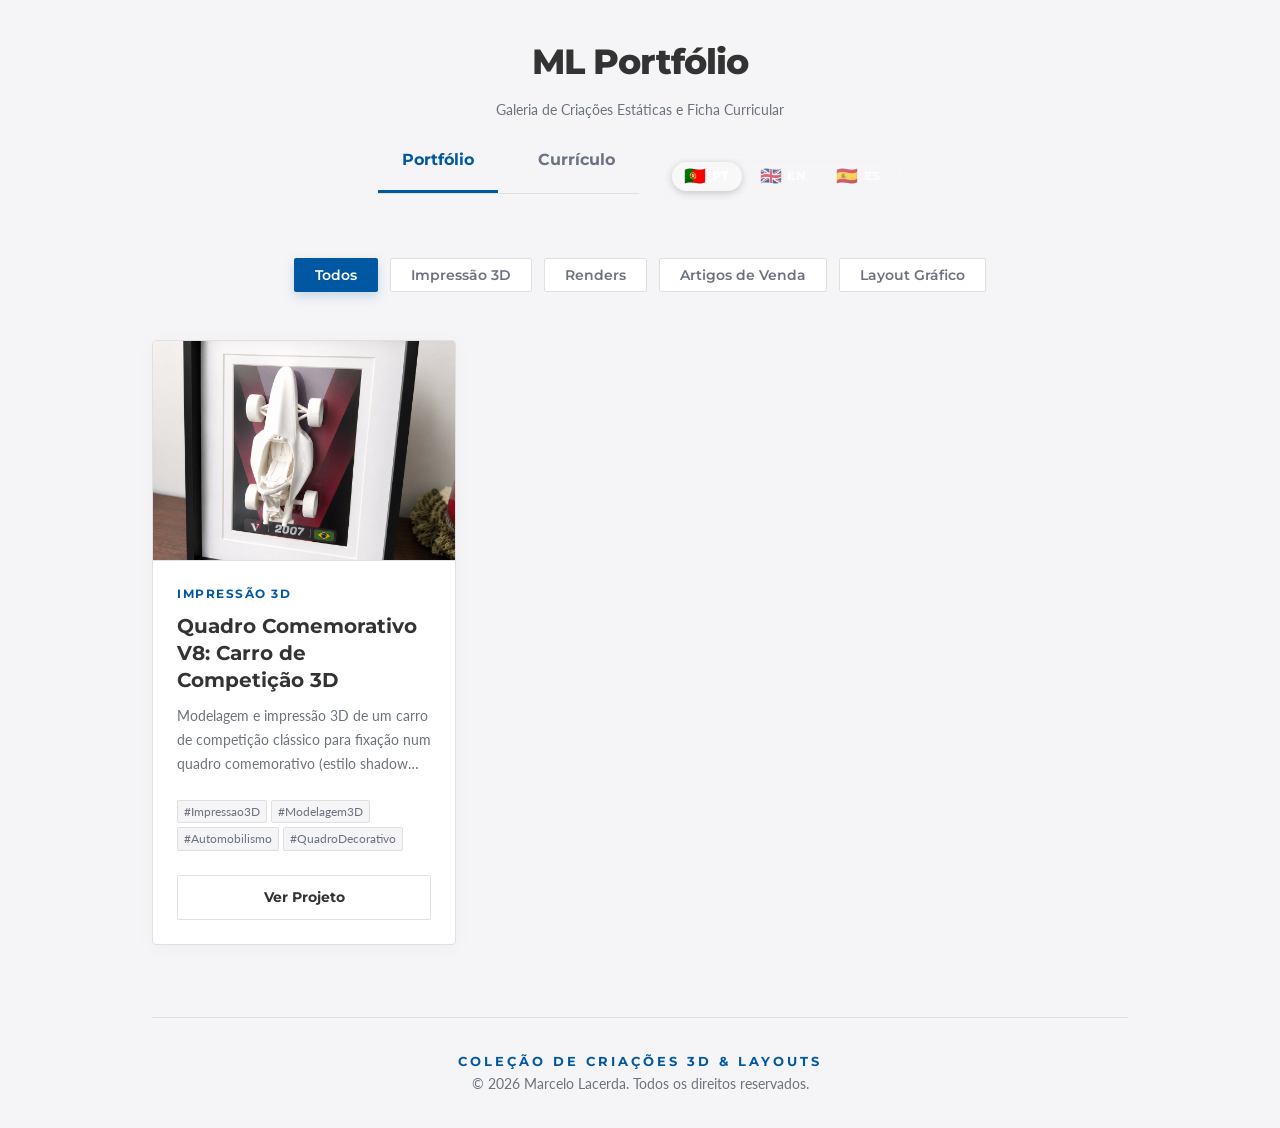
==== index.html @ 356e8ab2 "fix: hub card usa path_capa do projeto após rename automático (era busca por 'capa.*')" ====
<!DOCTYPE html>
<html lang="pt-BR">
<head>
    <meta charset="UTF-8">
    <meta name="viewport" content="width=device-width, initial-scale=1.0">
    <title>Marcelo Lacerda | Portfólio & Currículo</title>
    
    <!-- Meta tags SEO -->
    <meta name="description" content="Portfólio profissional e currículo de Marcelo Lacerda. Projetos de Impressão 3D, Renders, Vendas e Layouts Gráficos.">
    <meta name="keywords" content="Impressão 3D, Renders, Layout Gráfico, CMS Headless, Python, Marcelo Lacerda">
    <meta name="author" content="Marcelo Lacerda">
    
    <!-- Tailwind CSS via CDN -->
    <script src="https://cdn.tailwindcss.com"></script>
    <script>
        tailwind.config = {
            theme: {
                extend: {
                    colors: {
                        brandBlue: '#0058A3',
                        brandMustard: '#F7C846',
                        brandWhite: '#F5F5F7',
                        cardBg: '#ffffff',
                        charcoal: '#333333',
                        textMuted: '#6B7280',
                        borderColor: '#E0E0E0',
                    },
                    fontFamily: {
                        title: ['Montserrat', 'sans-serif'],
                        sans: ['Lato', 'sans-serif'],
                    }
                }
            }
        }
    </script>
    
    <!-- Design System central -->
    <link rel="stylesheet" href="portfolio_style.css">
</head>
<body>
    <div class="portfolio-wrapper">
        <!-- Header -->
        <header class="portfolio-header">
            <h1 class="portfolio-logo">ML Portfólio</h1>
            <p class="portfolio-subtitle">Galeria de Criações Estáticas e Ficha Curricular</p>
            
            <!-- Tab Switcher + Language Bar -->
            <div class="header-controls">
                <nav class="tabs-navigation">
                    <button class="tab-trigger active" onclick="switchMainTab('tab-portfolio', this)">Portfólio</button>
                    <button class="tab-trigger" onclick="switchMainTab('tab-curriculo', this)">Currículo</button>
                </nav>
                <!-- Language Switcher -->
                <div class="lang-bar no-print" id="lang-bar" role="toolbar" aria-label="Language selector">
                    <button class="lang-btn active" data-lang="pt" onclick="switchLang('pt')" title="Português">
                        <span class="lang-flag">🇵🇹</span><span class="lang-code">PT</span>
                    </button>
                    <button class="lang-btn" data-lang="en" onclick="switchLang('en')" title="English">
                        <span class="lang-flag">🇬🇧</span><span class="lang-code">EN</span>
                    </button>
                    <button class="lang-btn" data-lang="es" onclick="switchLang('es')" title="Español">
                        <span class="lang-flag">🇪🇸</span><span class="lang-code">ES</span>
                    </button>
                </div>
            </div>
        </header>
        
        <!-- PANE 1: Portfólio -->
        <div id="tab-portfolio" class="tab-pane active">
            <!-- Category Filters UI -->
            <div class="filters-container">
                <button class="filter-btn active" data-filter="all">Todos</button>
                <button class="filter-btn" data-filter="Impressão 3D">Impressão 3D</button>
                <button class="filter-btn" data-filter="Render">Renders</button>
                <button class="filter-btn" data-filter="Venda">Artigos de Venda</button>
                <button class="filter-btn" data-filter="Layout">Layout Gráfico</button>
            </div>
            
            <main class="portfolio-container">
                <div class="portfolio-grid">
                    <!-- PORTFOLIO_GRID_START -->

        <div class="portfolio-card" data-category="Impressão 3D">
            <div class="card-image-container">
                
                <img src="projetos/ML-3DP-26001/img/ML-3DP-26001_040.png" alt="Quadro Comemorativo V8: Carro de Competição 3D" loading="lazy">
            </div>
            <div class="card-content">
                <span class="card-category">Impressão 3D</span>
                <h3 class="card-title">Quadro Comemorativo V8: Carro de Competição 3D</h3>
                <p class="card-description">Modelagem e impressão 3D de um carro de competição clássico para fixação num quadro comemorativo (estilo shadow box). O ...</p>
                <div class="card-tags"><span class="tag">#Impressao3D</span><span class="tag">#Modelagem3D</span><span class="tag">#Automobilismo</span><span class="tag">#QuadroDecorativo</span></div>
                <a href="projetos/ML-3DP-26001/index.html" class="card-button">Ver Projeto</a>
            </div>
        </div>
        
<!-- PORTFOLIO_GRID_END -->
                </div>
            </main>
        </div>
        
        <!-- PANE 2: Currículo -->
        <div id="tab-curriculo" class="tab-pane">
            <!-- CURRICULO_START -->
<div class="cv-print-bar no-print">
                <button class="cv-print-btn" onclick="printCV()">🖨️ Imprimir / Exportar PDF</button>
                <span class="cv-print-hint">💡 Nota: Na janela de impressão, marque a opção "Gráficos de fundo" e "Cabeçalhos e rodapés" para ver cores e números de página.</span>
            </div>
            <div class="cv-modern-split">
                <!-- Left Sidebar Column (Dark/Charcoal Background below photo) -->
                <aside class="cv-split-sidebar">
                    <div class="cv-sidebar-header">
                        <h2 class="cv-name-display">Marcelo de Melo Lacerda </h2>
                        <div class="cv-title-display">Técnico de Planeamento e Processos</div>
                    </div>
                    
                    <!-- Profile Picture container with diagonal clip-path -->
                    <div class="cv-photo-container">
                        <img class="cv-photo-img" src="uploads/profile_avatar.png" alt="Marcelo de Melo Lacerda ">
                    </div>
                    
                    <!-- Dark Area below the photo -->
                    <div class="cv-sidebar-dark-content">
                        <div class="cv-sidebar-section">
                            <h3 class="cv-sidebar-section-title">Sobre Mim</h3>
                            <p class="cv-about-text">Profissional multidisciplinar com sólida trajetória em planeamento, qualidade e automação no setor industrial (Enercon) e de construção civil, acumulando ampla experiência na criação de soluções tecnológicas. Especialista no desenvolvimento de sistemas web (Python/Flask), soluções RPA integradas ao SAP, consultoria e formação em sistemas de gestão (ERP Sage e SAP), além de inteligência de negócios (Power BI). Com um forte perfil empreendedor, atua de forma autónoma em desenvolvimento de software sob medida, e-learning, gestão de eventos e design 3D (SketchUp, Blender, Impressão 3D). Destaca-se pela robusta bagagem em garantia da qualidade (ISO 9001 e PBQP-H) e pela capacidade analítica para desenhar, padronizar e otimizar processos de ponta a ponta.</p>
                        </div>
                        
                        <div class="cv-sidebar-section">
                            <h3 class="cv-sidebar-section-title">Contacto</h3>
                            <ul class="cv-contact-items-list">                                <li class="contact-li">📧 <a class="contact-txt contact-link" href="mailto:marcelo.melo.lacerda@gmail.com">marcelo.melo.lacerda@gmail.com</a></li>
<li class="contact-li">🔗 <a class="contact-txt contact-link" href="https://github.com/mlacerdapt" target="_blank" rel="noopener">github.com/mlacerdapt</a></li>
<li class="contact-li">📱 <a class="contact-txt contact-link" href="https://wa.me/351924089174" target="_blank" rel="noopener">+351924089174</a></li>
<li class="contact-li">📍 <a class="contact-txt contact-link" href="https://www.google.com/maps/place//@41.7051228,-8.8176067,17z?entry=ttu&g_ep=EgoyMDI2MDYwMS4wIKXMDSoASAFQAw%3D%3D" target="_blank" rel="noopener">Viana do Castelo, Portugal</a></li>
<li class="contact-li">💼 <a class="contact-txt contact-link" href="https://www.linkedin.com/in/marcelomlacerda" target="_blank" rel="noopener">LinkedIn: linkedin.com/in/marcelomlac...</a></li>
<li class="contact-li">📸 <a class="contact-txt contact-link" href="https://www.instagram.com/marcelomlacerda" target="_blank" rel="noopener">Instagram: instagram.com/marcelomlacerda</a></li>

                            </ul>
                        </div>
                    </div>
                </aside>
                
                <!-- Right Main Column (Light background) -->
                <main class="cv-split-main">
                    <!-- Skills Section -->
                    <section class="cv-main-section">
                        <div class="cv-section-header-styled">
                            <h3 class="cv-section-title-text">Competências</h3>
                            <div class="cv-section-header-line"></div>
                        </div>
                        <div class="cv-skills-radial-wrapper">
                            <div class="cv-skills-category-group">
  <h4 class="cv-skills-category-header">Automação, Web Dev & Ciência de Dados</h4>
  <div class="cv-skills-category-grid">

                <div class="skill-radial-item">
                    <div class="skill-radial-details">
                        <div class="skill-bar-header">
                            <span class="skill-radial-name">Python & Flask</span>
                            <span class="skill-radial-level">4/5</span>
                        </div>
                        <div class="skill-progress-wrapper">
                            <div class="skill-progress-fill" style="width: 80%;"></div>
                        </div>
                        <div class="skill-radial-desc">Desenvolvimento de Web Apps, APIs e Sistemas de Gestão</div>
                    </div>
                </div>
                <div class="skill-radial-item">
                    <div class="skill-radial-details">
                        <div class="skill-bar-header">
                            <span class="skill-radial-name">Pandas & NumPy</span>
                            <span class="skill-radial-level">5/5</span>
                        </div>
                        <div class="skill-progress-wrapper">
                            <div class="skill-progress-fill" style="width: 100%;"></div>
                        </div>
                        <div class="skill-radial-desc">Análise, tratamento de dados complexos e ETL</div>
                    </div>
                </div>
                <div class="skill-radial-item">
                    <div class="skill-radial-details">
                        <div class="skill-bar-header">
                            <span class="skill-radial-name">RPA / Automatismos</span>
                            <span class="skill-radial-level">5/5</span>
                        </div>
                        <div class="skill-progress-wrapper">
                            <div class="skill-progress-fill" style="width: 100%;"></div>
                        </div>
                        <div class="skill-radial-desc">PyAutoGUI, Win32, extração SAP automatizada</div>
                    </div>
                </div>
                <div class="skill-radial-item">
                    <div class="skill-radial-details">
                        <div class="skill-bar-header">
                            <span class="skill-radial-name">Desenvolvimento Full-Stack</span>
                            <span class="skill-radial-level">5/5</span>
                        </div>
                        <div class="skill-progress-wrapper">
                            <div class="skill-progress-fill" style="width: 100%;"></div>
                        </div>
                        <div class="skill-radial-desc">Integração de Front-end, Back-end e Base de Dados</div>
                    </div>
                </div>
                <div class="skill-radial-item">
                    <div class="skill-radial-details">
                        <div class="skill-bar-header">
                            <span class="skill-radial-name">Microsoft Excel Avançado</span>
                            <span class="skill-radial-level">5/5</span>
                        </div>
                        <div class="skill-progress-wrapper">
                            <div class="skill-progress-fill" style="width: 100%;"></div>
                        </div>
                        <div class="skill-radial-desc">Macros, Power Query, Automações & VBA</div>
                    </div>
                </div>
                <div class="skill-radial-item">
                    <div class="skill-radial-details">
                        <div class="skill-bar-header">
                            <span class="skill-radial-name">Power BI</span>
                            <span class="skill-radial-level">3/5</span>
                        </div>
                        <div class="skill-progress-wrapper">
                            <div class="skill-progress-fill" style="width: 60%;"></div>
                        </div>
                        <div class="skill-radial-desc">Criação de faróis operacionais, Dashboards & KPIs</div>
                    </div>
                </div>
                <div class="skill-radial-item">
                    <div class="skill-radial-details">
                        <div class="skill-bar-header">
                            <span class="skill-radial-name">Sistemas ERP (SAP & SAGE)</span>
                            <span class="skill-radial-level">3.5/5</span>
                        </div>
                        <div class="skill-progress-wrapper">
                            <div class="skill-progress-fill" style="width: 70%;"></div>
                        </div>
                        <div class="skill-radial-desc">Consultoria, parametrização e formação de utilizadores</div>
                    </div>
                </div>  </div>
</div>
<div class="cv-skills-category-group">
  <h4 class="cv-skills-category-header">Criação de faróis operacionais, Dashboards & KPIs</h4>
  <div class="cv-skills-category-grid">

                <div class="skill-radial-item">
                    <div class="skill-radial-details">
                        <div class="skill-bar-header">
                            <span class="skill-radial-name">Planeamento de Produção</span>
                            <span class="skill-radial-level">3.5/5</span>
                        </div>
                        <div class="skill-progress-wrapper">
                            <div class="skill-progress-fill" style="width: 70%;"></div>
                        </div>
                        <div class="skill-radial-desc">Controle e otimização de fluxo fabril</div>
                    </div>
                </div>
                <div class="skill-radial-item">
                    <div class="skill-radial-details">
                        <div class="skill-bar-header">
                            <span class="skill-radial-name">Gestão de Stock & Working Capital</span>
                            <span class="skill-radial-level">4/5</span>
                        </div>
                        <div class="skill-progress-wrapper">
                            <div class="skill-progress-fill" style="width: 80%;"></div>
                        </div>
                        <div class="skill-radial-desc">Minimização de capital imobilizado</div>
                    </div>
                </div>
                <div class="skill-radial-item">
                    <div class="skill-radial-details">
                        <div class="skill-bar-header">
                            <span class="skill-radial-name">Garantia da Qualidade(ISO 9001 & PBQP-H)</span>
                            <span class="skill-radial-level">5/5</span>
                        </div>
                        <div class="skill-progress-wrapper">
                            <div class="skill-progress-fill" style="width: 100%;"></div>
                        </div>
                        <div class="skill-radial-desc">Auditorias, inspeções e tratamento de desvios</div>
                    </div>
                </div>
                <div class="skill-radial-item">
                    <div class="skill-radial-details">
                        <div class="skill-bar-header">
                            <span class="skill-radial-name">Metrologia Industrial</span>
                            <span class="skill-radial-level">5/5</span>
                        </div>
                        <div class="skill-progress-wrapper">
                            <div class="skill-progress-fill" style="width: 100%;"></div>
                        </div>
                        <div class="skill-radial-desc">Uso de paquímetro, nível a laser, trena digital</div>
                    </div>
                </div>
                <div class="skill-radial-item">
                    <div class="skill-radial-details">
                        <div class="skill-bar-header">
                            <span class="skill-radial-name">Ensaios Térmicos DSC</span>
                            <span class="skill-radial-level">3/5</span>
                        </div>
                        <div class="skill-progress-wrapper">
                            <div class="skill-progress-fill" style="width: 60%;"></div>
                        </div>
                        <div class="skill-radial-desc">Verificação de cura de materiais compostos</div>
                    </div>
                </div>
                <div class="skill-radial-item">
                    <div class="skill-radial-details">
                        <div class="skill-bar-header">
                            <span class="skill-radial-name">MES & Protocolo Digital</span>
                            <span class="skill-radial-level">4.5/5</span>
                        </div>
                        <div class="skill-progress-wrapper">
                            <div class="skill-progress-fill" style="width: 90%;"></div>
                        </div>
                        <div class="skill-radial-desc">Liderança e capacitação na transição tecnológica</div>
                    </div>
                </div>
                <div class="skill-radial-item">
                    <div class="skill-radial-details">
                        <div class="skill-bar-header">
                            <span class="skill-radial-name">Ensaios de Segurança (ANAC)</span>
                            <span class="skill-radial-level">3/5</span>
                        </div>
                        <div class="skill-progress-wrapper">
                            <div class="skill-progress-fill" style="width: 60%;"></div>
                        </div>
                        <div class="skill-radial-desc">Participação em testes de comissionamento de infraestruturas/ORAT</div>
                    </div>
                </div>
                <div class="skill-radial-item">
                    <div class="skill-radial-details">
                        <div class="skill-bar-header">
                            <span class="skill-radial-name">Padronização de Processos</span>
                            <span class="skill-radial-level">4/5</span>
                        </div>
                        <div class="skill-progress-wrapper">
                            <div class="skill-progress-fill" style="width: 80%;"></div>
                        </div>
                        <div class="skill-radial-desc">Unificação de documentos pós-fusão e procedimentos operacionais</div>
                    </div>
                </div>
                <div class="skill-radial-item">
                    <div class="skill-radial-details">
                        <div class="skill-bar-header">
                            <span class="skill-radial-name">Gestão de Pós-Venda & Assistência Técnica</span>
                            <span class="skill-radial-level">5/5</span>
                        </div>
                        <div class="skill-progress-wrapper">
                            <div class="skill-progress-fill" style="width: 100%;"></div>
                        </div>
                        <div class="skill-radial-desc">Vistoria de patologias, definição de garantias e execução de reparos</div>
                    </div>
                </div>  </div>
</div>
<div class="cv-skills-category-group">
  <h4 class="cv-skills-category-header">Desenho Tridimensional & Manufatura Aditiva</h4>
  <div class="cv-skills-category-grid">

                <div class="skill-radial-item">
                    <div class="skill-radial-details">
                        <div class="skill-bar-header">
                            <span class="skill-radial-name">SketchUp Pro</span>
                            <span class="skill-radial-level">5/5</span>
                        </div>
                        <div class="skill-progress-wrapper">
                            <div class="skill-progress-fill" style="width: 100%;"></div>
                        </div>
                        <div class="skill-radial-desc">Modelagem de maquetes eletrónicas e projetos 3D</div>
                    </div>
                </div>
                <div class="skill-radial-item">
                    <div class="skill-radial-details">
                        <div class="skill-bar-header">
                            <span class="skill-radial-name">LayOut</span>
                            <span class="skill-radial-level">5/5</span>
                        </div>
                        <div class="skill-progress-wrapper">
                            <div class="skill-progress-fill" style="width: 100%;"></div>
                        </div>
                        <div class="skill-radial-desc">Documentação técnica, escalas e grelhas rigorosas</div>
                    </div>
                </div>
                <div class="skill-radial-item">
                    <div class="skill-radial-details">
                        <div class="skill-bar-header">
                            <span class="skill-radial-name">Renderização V-Ray</span>
                            <span class="skill-radial-level">3.5/5</span>
                        </div>
                        <div class="skill-progress-wrapper">
                            <div class="skill-progress-fill" style="width: 70%;"></div>
                        </div>
                        <div class="skill-radial-desc">Visualização fotorrealista de alta qualidade</div>
                    </div>
                </div>
                <div class="skill-radial-item">
                    <div class="skill-radial-details">
                        <div class="skill-bar-header">
                            <span class="skill-radial-name">Blender</span>
                            <span class="skill-radial-level">3/5</span>
                        </div>
                        <div class="skill-progress-wrapper">
                            <div class="skill-progress-fill" style="width: 60%;"></div>
                        </div>
                        <div class="skill-radial-desc">Modelação orgânica, renderização Cycles e animações</div>
                    </div>
                </div>
                <div class="skill-radial-item">
                    <div class="skill-radial-details">
                        <div class="skill-bar-header">
                            <span class="skill-radial-name">Impressão 3D</span>
                            <span class="skill-radial-level">4/5</span>
                        </div>
                        <div class="skill-progress-wrapper">
                            <div class="skill-progress-fill" style="width: 80%;"></div>
                        </div>
                        <div class="skill-radial-desc">Manufatura aditiva de peças e modelos personalizados</div>
                    </div>
                </div>
                <div class="skill-radial-item">
                    <div class="skill-radial-details">
                        <div class="skill-bar-header">
                            <span class="skill-radial-name">Slicing / Fatiamento</span>
                            <span class="skill-radial-level">4/5</span>
                        </div>
                        <div class="skill-progress-wrapper">
                            <div class="skill-progress-fill" style="width: 80%;"></div>
                        </div>
                        <div class="skill-radial-desc">Domínio avançado de Cura e PrusaSlicer</div>
                    </div>
                </div>  </div>
</div>
<div class="cv-skills-category-group">
  <h4 class="cv-skills-category-header">Formação, Projetos Digitais & Logística</h4>
  <div class="cv-skills-category-grid">

                <div class="skill-radial-item">
                    <div class="skill-radial-details">
                        <div class="skill-bar-header">
                            <span class="skill-radial-name">Formação & Capacitação</span>
                            <span class="skill-radial-level">5/5</span>
                        </div>
                        <div class="skill-progress-wrapper">
                            <div class="skill-progress-fill" style="width: 100%;"></div>
                        </div>
                        <div class="skill-radial-desc">Treino de equipas operacionais e de atendimento, liderança de dinâmicas</div>
                    </div>
                </div>
                <div class="skill-radial-item">
                    <div class="skill-radial-details">
                        <div class="skill-bar-header">
                            <span class="skill-radial-name">E-learning / Plataforma Moodle</span>
                            <span class="skill-radial-level">5/5</span>
                        </div>
                        <div class="skill-progress-wrapper">
                            <div class="skill-progress-fill" style="width: 100%;"></div>
                        </div>
                        <div class="skill-radial-desc">Transposição de conteúdos presenciais para o digital e produção audiovisual</div>
                    </div>
                </div>
                <div class="skill-radial-item">
                    <div class="skill-radial-details">
                        <div class="skill-bar-header">
                            <span class="skill-radial-name">Gestão Operacional de Eventos</span>
                            <span class="skill-radial-level">5/5</span>
                        </div>
                        <div class="skill-progress-wrapper">
                            <div class="skill-progress-fill" style="width: 100%;"></div>
                        </div>
                        <div class="skill-radial-desc">Logística, fabrico de mobiliário e design cenográfico</div>
                    </div>
                </div>
                <div class="skill-radial-item">
                    <div class="skill-radial-details">
                        <div class="skill-bar-header">
                            <span class="skill-radial-name">Gestão de Fornecedores & Custos</span>
                            <span class="skill-radial-level">4/5</span>
                        </div>
                        <div class="skill-progress-wrapper">
                            <div class="skill-progress-fill" style="width: 80%;"></div>
                        </div>
                        <div class="skill-radial-desc">Controlo de materiais, empreiteiros e orçamentos de reparação</div>
                    </div>
                </div>  </div>
</div>

                        </div>
                    </section>
                    
                    <!-- Experience Section -->
                    <section class="cv-main-section">
                        <div class="cv-section-header-styled">
                            <h3 class="cv-section-title-text">Experiência</h3>
                            <div class="cv-section-header-line"></div>
                        </div>
                        <div class="cv-timeline-vertical-styled">
                            
                            <div class="timeline-row-item">
                                <div class="timeline-left-date">2020 - Presente</div>
                                <div class="timeline-center-line">
                                    <div class="timeline-node-dot"></div>
                                </div>
                                <div class="timeline-right-content">
                                    <div class="timeline-title-company">
                                        <span class="timeline-role-name">Técnico de Planeamento e Processos</span>
                                        <span class="timeline-sep">|</span>
                                        <span class="timeline-company-name">Enercon</span>
                                    </div>
                                    <div class="timeline-description-text">Técnico  de Planeamento e Processos<br>(Abril de 2022 – Presente)<br><br>Otimização de Stocks (2025-2026): Liderança na criação de um farol de desvio de consumo de materiais e controle preventivo de stock (Working Capital), focado na sinalização proativa de materiais bloqueados ou obsoletos para mitigar capital imobilizado.<br>Power BI & Business Intelligence (2025): Implementação de relatórios dinâmicos de status produtivo utilizando extração SAP por robôs e visualização executiva em tempo real.<br>Liderança de Projeto MES (2022–2024): Planeamento, execução e capacitação técnica global para a transição digital completa da fábrica (MES e Protocolo Digital).<br>Automação Industrial (RPA): Desenvolvimento de scripts robustos em Python (Pandas, PyAutoGUI, Flask, Win32) integrados ao SAP e Macros Excel para consolidar dados operacionais complexos num único fluxo.<br><br>Técnico de Garantia da Qualidade<br>(Julho de 2020 – Abril de 2022)<br><br>Responsável técnico pela inspeção detalhada de pás e aplicação de métodos rigorosos para identificação e tratamento de defeitos estruturais.<br>Execução de ensaios laboratoriais e ensaios térmicos avançados (DSC) para monitorização do processo produtivo.<br>Utilização quotidiana de instrumentação de metrologia (paquímetros de precisão, trena digital, níveis a laser) e preenchimento de relatórios técnicos de não-conformidade.</div>
                                </div>
                            </div>
                            <div class="timeline-row-item">
                                <div class="timeline-left-date">2020 - Presente</div>
                                <div class="timeline-center-line">
                                    <div class="timeline-node-dot"></div>
                                </div>
                                <div class="timeline-right-content">
                                    <div class="timeline-title-company">
                                        <span class="timeline-role-name">Desenvolvedor de Software & Designer 3D Freelancer</span>
                                        <span class="timeline-sep">|</span>
                                        <span class="timeline-company-name">ML</span>
                                    </div>
                                    <div class="timeline-description-text">Projetos de Software e Sistemas Web (Python & Flask)<br><br>Sistema de Gestão de Fluxo de Caixa (Adega BomBar - São Paulo, Brasil): Desenvolvimento de uma aplicação web sob medida para controle financeiro, faturamento e fluxo de caixa de comércio de retalho. Projeto concebido e executado de forma 100% remota, utilizando metodologias de levantamento de requisitos, arquitetura de dados leve e foco em usabilidade e eficiência para o utilizador final.<br><br>Sistema Online de Gestão de Projetos Internos: Criação de uma plataforma web integrada de gestão, idealizada para o controle absoluto de fluxos de trabalho, gestão do progresso de tarefas e automação de agendamento e postagens de conteúdos de forma integrada.<br><br>Projetos de Design 3D & Maker<br><br>Desenvolvimento de maquetes eletrónicas, renders fotorrealistas e plantas técnicas dinâmicas utilizando SketchUp, LayOut e motor de render V-Ray para portfólio próprio e clientes finais.<br><br>Criação de animações dinâmicas de produtos e simulações tridimensionais no Blender (focado em técnicas avançadas de renderização Cycles).<br><br>Gestão de microempresa de manufatura aditiva (Impressão 3D), cobrindo modelagem 3D, parametrização avançada de fatiamento (Cura/PrusaSlicer), produção física de peças personalizadas de alta resistência e controle de qualidade para geração de rendimento extra.</div>
                                </div>
                            </div>
                            <div class="timeline-row-item">
                                <div class="timeline-left-date">2018 – 2019</div>
                                <div class="timeline-center-line">
                                    <div class="timeline-node-dot"></div>
                                </div>
                                <div class="timeline-right-content">
                                    <div class="timeline-title-company">
                                        <span class="timeline-role-name">Consultor de Clientes SAGE</span>
                                        <span class="timeline-sep">|</span>
                                        <span class="timeline-company-name">SAGE</span>
                                    </div>
                                    <div class="timeline-description-text">Prestação de consultoria especializada para empresas utilizadoras do ecossistema SAGE.<br><br>Responsável pelo diagnóstico de necessidades operacionais, parametrização do sistema e capacitação/treino dos colaboradores das empresas clientes para maximizar a eficiência do uso do ERP.</div>
                                </div>
                            </div>
                            <div class="timeline-row-item">
                                <div class="timeline-left-date">2018 – 2019</div>
                                <div class="timeline-center-line">
                                    <div class="timeline-node-dot"></div>
                                </div>
                                <div class="timeline-right-content">
                                    <div class="timeline-title-company">
                                        <span class="timeline-role-name">Co-fundador / Gestor Operacional e de Projetos</span>
                                        <span class="timeline-sep">|</span>
                                        <span class="timeline-company-name">Lacerda Eventos</span>
                                    </div>
                                    <div class="timeline-description-text">Co-fundador / Gestor Operacional e de Projetos<br><br>Empresa familiar focada na conceção, fabrico próprio de mobiliário exclusivo e artigos decorativos personalizados para grandes celebrações (casamentos, batizados, aniversários).<br><br>Coordenação logística completa de eventos, design floral e montagem/cenografia em tempo recorde com foco no cumprimento de padrões estéticos elevados.</div>
                                </div>
                            </div>
                            <div class="timeline-row-item">
                                <div class="timeline-left-date">2017 – 2018</div>
                                <div class="timeline-center-line">
                                    <div class="timeline-node-dot"></div>
                                </div>
                                <div class="timeline-right-content">
                                    <div class="timeline-title-company">
                                        <span class="timeline-role-name">Formador / Instrutor de Atendimento e Negociação</span>
                                        <span class="timeline-sep">|</span>
                                        <span class="timeline-company-name">Algar Tech (Bradesco Cartões)</span>
                                    </div>
                                    <div class="timeline-description-text">Liderança técnica na formação de novos assistentes de apoio ao cliente focados no serviço de cartões de crédito e reabilitação/recuperação de crédito.<br><br>Implementação de treinos práticos de usabilidade do sistema SAP e metodologias de negociação para garantir métricas operacionais desafiantes e de conformidade do banco.</div>
                                </div>
                            </div>
                            <div class="timeline-row-item">
                                <div class="timeline-left-date">2015 – 2017</div>
                                <div class="timeline-center-line">
                                    <div class="timeline-node-dot"></div>
                                </div>
                                <div class="timeline-right-content">
                                    <div class="timeline-title-company">
                                        <span class="timeline-role-name">Gestor de Projetos de E-learning & Formador Operacional</span>
                                        <span class="timeline-sep">|</span>
                                        <span class="timeline-company-name">Proflight Escola de Aviação</span>
                                    </div>
                                    <div class="timeline-description-text">Qualificações obtidas no período: Comissário de Bordo e Mecânico de Aeronaves (Estrutura e Motor).<br><br>Liderança na migração do modelo pedagógico presencial para o regime de Educação à Distância (EAD), estruturando a plataforma Moodle, editando recursos audiovisuais e criando manuais didáticos de suporte.<br><br>Reestruturação do calendário letivo institucional para sincronizar novos ingressos de estudantes e melhorar o fluxo de tesouraria de forma contínua.<br><br>Coordenador prático e avaliador em treinos obrigatórios de Sobrevivência na Selva e no Mar.<br><br>Representante da instituição nos testes reais de segurança e comissionamento de infraestruturas (Processos ORAT exigidos pela ANAC) no Aeroporto Internacional de Viracopos para validação de fluxos de novos terminais.</div>
                                </div>
                            </div>
                            <div class="timeline-row-item">
                                <div class="timeline-left-date">2014 – 2015</div>
                                <div class="timeline-center-line">
                                    <div class="timeline-node-dot"></div>
                                </div>
                                <div class="timeline-right-content">
                                    <div class="timeline-title-company">
                                        <span class="timeline-role-name">Analista de Garantia da Qualidade (Obras Interior de SP)</span>
                                        <span class="timeline-sep">|</span>
                                        <span class="timeline-company-name">Construtora PDG | São Paulo, Brasil</span>
                                    </div>
                                    <div class="timeline-description-text">Garantia do controlo e cumprimento dos requisitos das normas ISO 9001 e PBQP-H (Programa Brasileiro da Qualidade e Produtividade do Habitat) nos canteiros de obras do interior do estado.<br><br>Apoio técnico direto aos inspetores locais de obra para assegurar a execução rigorosa dos planos de controlo de qualidade e ensaios tecnológicos.<br><br>Padronização Pós-Fusão: Atuação estratégica na integração operacional resultante da fusão de três grandes construtoras. Coordenou a unificação, uniformização e simplificação de documentos técnicos e procedimentos operacionais para estabelecer uma linguagem e processos universais válidos em todos os canteiros herdados.</div>
                                </div>
                            </div>
                            <div class="timeline-row-item">
                                <div class="timeline-left-date">2010 – 2014</div>
                                <div class="timeline-center-line">
                                    <div class="timeline-node-dot"></div>
                                </div>
                                <div class="timeline-right-content">
                                    <div class="timeline-title-company">
                                        <span class="timeline-role-name">Analista de Pós-Venda / Assistência Técnica (Garantia)</span>
                                        <span class="timeline-sep">|</span>
                                        <span class="timeline-company-name">Rossi Residencial | São Paulo, Brasil</span>
                                    </div>
                                    <div class="timeline-description-text">Atendimento técnico a clientes e condomínios residenciais entregues dentro do período contratual de garantia de obras.<br><br>Realização de vistorias técnicas no local (inspeção de patologias construtivas) para definição de responsabilidade técnica e escopo de intervenção.<br><br>Gestão de Recursos: Coordenação de equipas próprias e subempreiteiros, controlo de compras de materiais específicos e gestão de custos gerais de reparos.<br><br>Gestão via SAP: Controlo total do fluxo de chamados de clientes através do módulo de atendimento do SAP, registrando históricos, orçamentos, cronogramas de execução de vistorias e encerramento de processos.</div>
                                </div>
                            </div>
                            <div class="timeline-row-item">
                                <div class="timeline-left-date">2008 – 2010</div>
                                <div class="timeline-center-line">
                                    <div class="timeline-node-dot"></div>
                                </div>
                                <div class="timeline-right-content">
                                    <div class="timeline-title-company">
                                        <span class="timeline-role-name">Técnico / Assistente de Controlo de Qualidade</span>
                                        <span class="timeline-sep">|</span>
                                        <span class="timeline-company-name">HM Engenharia | São Paulo, Brasil</span>
                                    </div>
                                    <div class="timeline-description-text">Acompanhamento diário em campo dos testes de ensaios (betão, argamassa, canalizações) e preenchimento dos FVDs (Fichas de Verificação de Documentos) para atendimento dos requisitos ISO 9001 e PBQP-H.<br><br>Atuação de ponta a ponta (da fundação à entrega de chaves) num megaempreendimento de habitação composto por 544 apartamentos e 519 casas.<br><br>Organização física e digital de ensaios de materiais, calibração de ferramentas de medição e fornecimento de dados para relatórios de auditorias de qualidade.</div>
                                </div>
                            </div>
                        </div>
                    </section>
                    
                    <!-- Education Section -->
                    <section class="cv-main-section">
                        <div class="cv-section-header-styled">
                            <h3 class="cv-section-title-text">Educação</h3>
                            <div class="cv-section-header-line"></div>
                        </div>
                        <div class="cv-timeline-vertical-styled">
                            
                            <div class="timeline-row-item">
                                <div class="timeline-left-date">2024-2025</div>
                                <div class="timeline-center-line">
                                    <div class="timeline-node-dot"></div>
                                </div>
                                <div class="timeline-right-content">
                                    <div class="timeline-title-company">
                                        <span class="timeline-role-name">Gestão da Produção</span>
                                        <span class="timeline-sep">|</span>
                                        <span class="timeline-company-name">CENFIM - Arcos de Valdevez</span>
                                    </div>
                                    <div class="timeline-description-text"></div>
                                </div>
                            </div>
                            <div class="timeline-row-item">
                                <div class="timeline-left-date">2024-2025</div>
                                <div class="timeline-center-line">
                                    <div class="timeline-node-dot"></div>
                                </div>
                                <div class="timeline-right-content">
                                    <div class="timeline-title-company">
                                        <span class="timeline-role-name">Python Básico ao Avançado + RPA + Criação de Projetos Reais</span>
                                        <span class="timeline-sep">|</span>
                                        <span class="timeline-company-name">UDEMY</span>
                                    </div>
                                    <div class="timeline-description-text"></div>
                                </div>
                            </div>
                            <div class="timeline-row-item">
                                <div class="timeline-left-date">2023-2024</div>
                                <div class="timeline-center-line">
                                    <div class="timeline-node-dot"></div>
                                </div>
                                <div class="timeline-right-content">
                                    <div class="timeline-title-company">
                                        <span class="timeline-role-name">Power BI para tratamentos de dados</span>
                                        <span class="timeline-sep">|</span>
                                        <span class="timeline-company-name">Data Science Academy</span>
                                    </div>
                                    <div class="timeline-description-text"></div>
                                </div>
                            </div>
                            <div class="timeline-row-item">
                                <div class="timeline-left-date">2016-2018</div>
                                <div class="timeline-center-line">
                                    <div class="timeline-node-dot"></div>
                                </div>
                                <div class="timeline-right-content">
                                    <div class="timeline-title-company">
                                        <span class="timeline-role-name">Analise e Desenvolvimento de Software</span>
                                        <span class="timeline-sep">|</span>
                                        <span class="timeline-company-name">Universidade de Franca</span>
                                    </div>
                                    <div class="timeline-description-text"></div>
                                </div>
                            </div>
                            <div class="timeline-row-item">
                                <div class="timeline-left-date">2007-2013</div>
                                <div class="timeline-center-line">
                                    <div class="timeline-node-dot"></div>
                                </div>
                                <div class="timeline-right-content">
                                    <div class="timeline-title-company">
                                        <span class="timeline-role-name">Engenharia Civil</span>
                                        <span class="timeline-sep">|</span>
                                        <span class="timeline-company-name">Metrocamp - Faculdades Metropolitana de Campinas</span>
                                    </div>
                                    <div class="timeline-description-text"></div>
                                </div>
                            </div>
                        </div>
                    </section>
                    
                    
            <!-- QR Code block – visible ONLY in print (last page) -->
            <div class="cv-print-qr-block" id="cv-print-qr">
                <div class="cv-print-qr-inner">
                    <img
                        class="cv-qr-image"
                        src="https://api.qrserver.com/v1/create-qr-code/?size=160x160&data=https%3A%2F%2Fgithub.com%2Fmlacerdapt&color=0058A3&bgcolor=FFFFFF&margin=6"
                        alt="QR Code – Portfólio e Currículo no GitHub"
                    >
                    <div class="cv-qr-text">
                        <p class="cv-qr-label">Portfólio &amp; Currículo Online</p>
                        <a class="cv-qr-link" href="https://github.com/mlacerdapt" target="_blank" rel="noopener">
                            github.com/mlacerdapt
                        </a>
                        <p class="cv-qr-caption">Aceda ao meu portfólio completo, projetos e currículo online no GitHub. Aponte a câmara para o QR code ou clique no link acima.</p>
                    </div>
                </div>
            </div>
                </main>
            </div>
<!-- CURRICULO_END -->
        </div>
        
        <!-- Rodapé -->
        <footer class="portfolio-footer">
            <span class="museum-footer-tagline">Coleção de Criações 3D & Layouts</span>
            <p class="mt-2">&copy; 2026 Marcelo Lacerda. Todos os direitos reservados.</p>
        </footer>
    </div>
    
    <script>
        // Tab switcher function
        function switchMainTab(tabId, triggerBtn) {
            // Remove active classes
            document.querySelectorAll(".tab-pane").forEach(pane => pane.classList.remove("active"));
            document.querySelectorAll(".tab-trigger").forEach(btn => btn.classList.remove("active"));
            
            // Set clicked active
            document.getElementById(tabId).classList.add("active");
            triggerBtn.classList.add("active");
        }

        // Print helper: ensure CV tab is active before printing
        function printCV() {
            const curricBtn = document.querySelector('button[onclick*="tab-curriculo"]');
            const wasActive = document.getElementById('tab-curriculo').classList.contains('active');
            if (!wasActive && curricBtn) switchMainTab('tab-curriculo', curricBtn);
            window.print();
        }

        // Intercept Ctrl+P / Cmd+P to also activate the CV tab
        window.addEventListener('keydown', function(e) {
            if ((e.ctrlKey || e.metaKey) && e.key === 'p') {
                e.preventDefault();
                printCV();
            }
        });
        
        // Category Filters implementation
        document.addEventListener("DOMContentLoaded", () => {
            // Check hash to activate correct tab on load
            const hash = window.location.hash;
            if (hash === "#tab-curriculo") {
                const btn = document.querySelector('button[onclick*="tab-curriculo"]');
                if (btn) switchMainTab('tab-curriculo', btn);
            } else if (hash === "#tab-portfolio") {
                const btn = document.querySelector('button[onclick*="tab-portfolio"]');
                if (btn) switchMainTab('tab-portfolio', btn);
            }

            const filterBtns = document.querySelectorAll(".filter-btn");
            const cards = document.querySelectorAll(".portfolio-card");
            
            filterBtns.forEach(btn => {
                btn.addEventListener("click", () => {
                    filterBtns.forEach(b => b.classList.remove("active"));
                    btn.classList.add("active");
                    
                    const filter = btn.dataset.filter;
                    const emptyState = document.querySelector(".empty-state-portfolio");
                    let count = 0;
                    
                    cards.forEach(card => {
                        if (filter === "all" || card.dataset.category === filter) {
                            card.style.display = "flex";
                            count++;
                        } else {
                            card.style.display = "none";
                        }
                    });
                    
                    if (emptyState) {
                        emptyState.style.display = (count === 0 && cards.length > 0) ? "block" : "none";
                    }
                });
            });
        });
    </script>
    <script src="portfolio_i18n.js"></script>
</body>
</html>
---- portfolio_style.css ----
/* ==========================================================================
   SISTEMA DE DESIGN: JAPANDI PREMIUM & PORTFÓLIO + CURRÍCULO
   ========================================================================== */

@import url('https://fonts.googleapis.com/css2?family=Montserrat:wght@300;400;500;600;700;800&family=Lato:wght@300;400;700&family=Inter:wght@300;400;500;600;700&display=swap');

:root {
    --brand-blue: #0058A3;      /* Azul Royal corporativo primário */
    --brand-mustard: #F7C846;   /* Amarelo mostarda de realce */
    --brand-white: #F5F5F7;     /* Cinza claro para o fundo */
    --card-bg: #FFFFFF;         /* Branco puro para cards */
    --charcoal: #333333;        /* Grafite escuro para textos */
    --text-muted: #6B7280;      /* Cinza intermediário para metadados */
    --border-color: #E0E0E0;    /* Borda fina e precisa */

    --font-heading: 'Montserrat', sans-serif;
    --font-body: 'Lato', sans-serif;
    
    --transition-smart: 0.3s cubic-bezier(0.25, 0.8, 0.25, 1);
}

/* Reset Geral */
* {
    margin: 0;
    padding: 0;
    box-sizing: border-box;
    -webkit-font-smoothing: antialiased;
    -moz-osx-font-smoothing: grayscale;
}

body {
    background-color: var(--brand-white);
    color: var(--charcoal);
    font-family: var(--font-body);
    line-height: 1.7;
    overflow-x: hidden;
}

/* Container Principal */
.portfolio-wrapper {
    max-width: 1024px;
    margin: 0 auto;
    padding: 2rem 1.5rem;
    display: flex;
    flex-direction: column;
    gap: 2rem;
}

/* Header */
.portfolio-header {
    text-align: center;
    margin-bottom: 1rem;
}

.portfolio-logo {
    font-family: var(--font-heading);
    font-size: 2.2rem;
    font-weight: 800;
    letter-spacing: -1px;
    color: var(--charcoal);
    margin-bottom: 6px;
}

.portfolio-subtitle {
    font-size: 0.9rem;
    color: var(--text-muted);
    font-weight: 400;
    margin-bottom: 1.25rem;
}

/* Tabs Switcher */
.tabs-navigation {
    display: flex;
    justify-content: center;
    gap: 1rem;
    border-bottom: 1px solid var(--border-color);
    padding-bottom: 1rem;
    margin-bottom: 1rem;
}

.tab-trigger {
    background: transparent;
    border: none;
    font-family: var(--font-heading);
    font-weight: 700;
    font-size: 1rem;
    color: var(--text-muted);
    cursor: pointer;
    padding: 0.5rem 1.5rem;
    position: relative;
    transition: var(--transition-smart);
}

.tab-trigger:hover {
    color: var(--brand-blue);
}

.tab-trigger.active {
    color: var(--brand-blue);
}

.tab-trigger.active::after {
    content: '';
    position: absolute;
    bottom: -1rem;
    left: 0;
    width: 100%;
    height: 3px;
    background-color: var(--brand-blue);
}

/* Content Pane Switch */
.tab-pane {
    display: none;
    animation: fadeIn 0.4s ease forwards;
}

.tab-pane.active {
    display: block;
}

@keyframes fadeIn {
    from { opacity: 0; transform: translateY(10px); }
    to { opacity: 1; transform: translateY(0); }
}

/* Grid de Filtros */
.filters-container {
    display: flex;
    justify-content: center;
    flex-wrap: wrap;
    gap: 0.75rem;
    margin-bottom: 3rem;
}

.filter-btn {
    background: var(--card-bg);
    border: 1px solid var(--border-color);
    color: var(--text-muted);
    padding: 0.5rem 1.25rem;
    border-radius: 2px;
    font-family: var(--font-heading);
    font-weight: 600;
    font-size: 0.85rem;
    cursor: pointer;
    transition: var(--transition-smart);
}

.filter-btn:hover {
    color: var(--charcoal);
    border-color: var(--text-muted);
}

.filter-btn.active {
    background: var(--brand-blue);
    color: white;
    border-color: transparent;
    box-shadow: 0 4px 12px rgba(0, 88, 163, 0.2);
}

/* Grid de Projetos */
.portfolio-grid {
    display: grid;
    grid-template-columns: 1fr;
    gap: 2rem;
}

@media (min-width: 640px) {
    .portfolio-grid {
        grid-template-columns: repeat(2, 1fr);
    }
}

@media (min-width: 1024px) {
    .portfolio-grid {
        grid-template-columns: repeat(3, 1fr);
    }
}

/* Card Exposição */
.portfolio-card {
    background-color: var(--card-bg);
    border: 1px solid var(--border-color);
    border-radius: 4px;
    overflow: hidden;
    display: flex;
    flex-direction: column;
    box-shadow: 0 4px 20px rgba(0, 0, 0, 0.03);
    transition: var(--transition-smart);
}

.portfolio-card:hover {
    transform: translateY(-5px);
    box-shadow: 0 12px 30px rgba(0, 88, 163, 0.07);
    border-color: var(--brand-blue);
}

.card-image-container {
    height: 220px;
    position: relative;
    overflow: hidden;
    border-bottom: 1px solid var(--border-color);
    background-color: var(--brand-white);
}

.card-image-container img {
    width: 100%;
    height: 100%;
    object-fit: cover;
    transition: transform var(--transition-smart);
}

.portfolio-card:hover .card-image-container img {
    transform: scale(1.04);
}

.card-badge {
    position: absolute;
    top: 12px;
    left: 12px;
    background-color: var(--brand-mustard);
    color: var(--charcoal);
    font-family: var(--font-heading);
    font-weight: 800;
    font-size: 0.65rem;
    padding: 0.25rem 0.6rem;
    border-radius: 2px;
    text-transform: uppercase;
    letter-spacing: 0.5px;
    box-shadow: 0 2px 8px rgba(0, 0, 0, 0.15);
    z-index: 2;
}

.card-content {
    padding: 1.5rem;
    display: flex;
    flex-direction: column;
    flex: 1;
}

.card-category {
    font-family: var(--font-heading);
    font-size: 0.72rem;
    text-transform: uppercase;
    font-weight: 700;
    color: var(--brand-blue);
    letter-spacing: 1.5px;
    margin-bottom: 8px;
}

.card-title {
    font-family: var(--font-heading);
    font-size: 1.25rem;
    font-weight: 700;
    margin-bottom: 10px;
    color: var(--charcoal);
    line-height: 1.35;
}

.card-description {
    font-size: 0.88rem;
    color: var(--text-muted);
    margin-bottom: 1.5rem;
    flex: 1;
    display: -webkit-box;
    -webkit-line-clamp: 3;
    -webkit-box-orient: vertical;
    overflow: hidden;
}

.card-tags {
    display: flex;
    flex-wrap: wrap;
    gap: 4px;
    margin-bottom: 1.5rem;
}

.tag {
    font-size: 0.72rem;
    background: var(--brand-white);
    border: 1px solid var(--border-color);
    padding: 1px 6px;
    border-radius: 2px;
    color: var(--text-muted);
}

.card-button {
    background: transparent;
    border: 1px solid var(--border-color);
    color: var(--charcoal);
    text-align: center;
    padding: 10px;
    border-radius: 2px;
    text-decoration: none;
    font-family: var(--font-heading);
    font-weight: 700;
    font-size: 0.85rem;
    transition: var(--transition-smart);
}

.portfolio-card:hover .card-button {
    background-color: var(--brand-blue);
    border-color: transparent;
    color: white;
}

/* Footer */
.portfolio-footer {
    text-align: center;
    margin-top: 40px;
    padding-top: 2rem;
    border-top: 1px solid var(--border-color);
    color: var(--text-muted);
    font-size: 0.85rem;
}

/* Divisores */
.smart-divider {
    width: 40px;
    height: 2px;
    background-color: var(--brand-blue);
    margin: 1rem 0;
}

.smart-divider-mustard {
    width: 40px;
    height: 2px;
    background-color: var(--brand-mustard);
    margin: 1rem 0;
}

/* ==========================================================================
   CURRÍCULO LAYOUT (JAPANDI ACADEMIC STYLE)
   ========================================================================== */

.cv-grid {
    display: grid;
    grid-template-columns: 1fr;
    gap: 3rem;
}

@media (min-width: 768px) {
    .cv-grid {
        grid-template-columns: 1fr 2fr;
    }
}

.cv-sidebar {
    background-color: var(--card-bg);
    border: 1px solid var(--border-color);
    border-radius: 4px;
    padding: 2rem;
    display: flex;
    flex-direction: column;
    gap: 2rem;
    box-shadow: 0 4px 20px rgba(0, 0, 0, 0.02);
}

.cv-main {
    background-color: var(--card-bg);
    border: 1px solid var(--border-color);
    border-radius: 4px;
    padding: 2.5rem;
    box-shadow: 0 4px 20px rgba(0, 0, 0, 0.02);
}

.cv-section-title {
    font-family: var(--font-heading);
    font-size: 1.25rem;
    font-weight: 800;
    color: var(--charcoal);
    text-transform: uppercase;
    letter-spacing: 1px;
    margin-bottom: 0.5rem;
}

.profile-avatar {
    width: 100px;
    height: 100px;
    border-radius: 50%;
    object-fit: cover;
    border: 2px solid var(--border-color);
    margin-bottom: 1rem;
    align-self: center;
}

.profile-name {
    font-family: var(--font-heading);
    font-weight: 800;
    font-size: 1.5rem;
    text-align: center;
    color: var(--charcoal);
}

.profile-title {
    font-size: 0.85rem;
    text-align: center;
    color: var(--brand-blue);
    font-weight: 700;
    text-transform: uppercase;
    letter-spacing: 1px;
    margin-bottom: 1.5rem;
}

.contact-list {
    list-style: none;
    display: flex;
    flex-direction: column;
    gap: 0.75rem;
    font-size: 0.88rem;
}

.contact-item {
    display: flex;
    align-items: center;
    gap: 8px;
}

.skills-container {
    display: flex;
    flex-wrap: wrap;
    gap: 6px;
}

.skill-tag {
    background-color: var(--brand-white);
    border: 1px solid var(--border-color);
    color: var(--charcoal);
    padding: 0.3rem 0.75rem;
    border-radius: 2px;
    font-size: 0.8rem;
    font-weight: 600;
}

/* Timeline */
.timeline {
    position: relative;
    padding-left: 24px;
    border-left: 2px solid var(--border-color);
    display: flex;
    flex-direction: column;
    gap: 2rem;
    margin-top: 1.5rem;
}

.timeline-item {
    position: relative;
}

.timeline-dot {
    position: absolute;
    left: -33px;
    top: 6px;
    width: 16px;
    height: 16px;
    border-radius: 50%;
    background-color: var(--brand-white);
    border: 3px solid var(--brand-blue);
}

.timeline-item:hover .timeline-dot {
    background-color: var(--brand-blue);
}

.timeline-date {
    font-family: var(--font-heading);
    font-size: 0.8rem;
    font-weight: 800;
    color: var(--brand-blue);
    text-transform: uppercase;
    letter-spacing: 1px;
    margin-bottom: 4px;
}

.timeline-role {
    font-family: var(--font-heading);
    font-size: 1.15rem;
    font-weight: 700;
    color: var(--charcoal);
    line-height: 1.3;
}

.timeline-company {
    font-size: 0.85rem;
    color: var(--text-muted);
    font-weight: 700;
    margin-bottom: 10px;
}

.timeline-desc {
    font-size: 0.88rem;
    color: var(--text-muted);
    text-align: justify;
}

/* ==========================================================================
   ELEMENTOS DO TEMPLATE DE PROJETO (MONUMENTO)
   ========================================================================== */
.hero-slide {
    position: relative;
    background-size: cover;
    background-position: center;
    border-radius: 4px;
    border: 1px solid var(--border-color);
    overflow: hidden;
    color: #FFFFFF;
    display: flex;
    flex-direction: column;
    justify-content: flex-end;
    min-height: 520px;
    padding: 4rem 3rem;
    box-shadow: 0 10px 40px rgba(0, 0, 0, 0.15);
}

.hero-slide::before {
    content: '';
    position: absolute;
    top: 0; left: 0; right: 0; bottom: 0;
    background: linear-gradient(180deg, rgba(0, 0, 0, 0.2) 0%, rgba(0, 0, 0, 0.8) 100%);
    z-index: 1;
}

.hero-slide-content {
    position: relative;
    z-index: 2;
    max-width: 650px;
}

.hero-main-title {
    font-family: var(--font-heading);
    font-size: 3rem;
    font-weight: 800;
    line-height: 1.15;
    color: #FFFFFF;
    letter-spacing: -0.04em;
}

.hero-sub-title {
    font-family: var(--font-heading);
    font-size: 0.85rem;
    font-weight: 700;
    letter-spacing: 3px;
    text-transform: uppercase;
    color: var(--brand-mustard);
}

.exhibition-tag {
    background-color: rgba(255, 255, 255, 0.15);
    border: 1px solid rgba(255, 255, 255, 0.25);
    color: #FFFFFF;
    padding: 0.3rem 0.9rem;
    font-family: var(--font-heading);
    font-size: 0.75rem;
    font-weight: 700;
    letter-spacing: 2px;
    text-transform: uppercase;
    display: inline-block;
    border-radius: 2px;
}

.museum-title {
    font-family: var(--font-heading);
    font-size: 2rem;
    font-weight: 800;
    color: var(--charcoal);
    letter-spacing: -0.03em;
}

.metric-row {
    display: flex;
    align-items: flex-start;
    gap: 1.5rem;
    margin-bottom: 2rem;
    border-bottom: 1px solid var(--border-color);
    padding-bottom: 1.25rem;
}

.metric-row:last-child {
    border-bottom: none;
    padding-bottom: 0;
    margin-bottom: 0;
}

.metric-number {
    font-family: var(--font-heading);
    font-size: 2.5rem;
    font-weight: 800;
    color: var(--brand-blue);
    line-height: 1;
    min-width: 110px;
}

.metric-label {
    font-family: var(--font-body);
    font-size: 0.9rem;
    color: var(--charcoal);
    line-height: 1.5;
}

.about-image-frame {
    border: 1px solid var(--border-color);
    border-radius: 4px;
    padding: 10px;
    background-color: var(--card-bg);
}

.about-image-frame img {
    border-radius: 2px;
    width: 100%;
    height: 100%;
    object-fit: cover;
}

.milestone-card {
    background-color: var(--card-bg);
    border: 1px solid var(--border-color);
    border-radius: 4px;
    padding: 1.25rem;
    transition: transform var(--transition-smart), box-shadow var(--transition-smart), border-color var(--transition-smart);
    display: flex;
    flex-direction: column;
    gap: 0.75rem;
}

.milestone-card:hover {
    transform: translateY(-5px);
    box-shadow: 0 12px 25px rgba(0, 88, 163, 0.08);
    border-color: var(--brand-blue);
}

.milestone-image-wrapper {
    position: relative;
    width: 100%;
    aspect-ratio: 16 / 9;
    overflow: hidden;
    border-radius: 2px;
    border: 1px solid var(--border-color);
}

.milestone-image-wrapper img {
    width: 100%;
    height: 100%;
    object-fit: cover;
    transition: transform var(--transition-smart);
}

.milestone-card:hover .milestone-image-wrapper img {
    transform: scale(1.05);
}

.milestone-badge {
    position: absolute;
    top: 8px;
    left: 8px;
    background-color: var(--brand-blue);
    color: #FFFFFF;
    font-family: var(--font-heading);
    font-size: 0.75rem;
    font-weight: 800;
    padding: 0.2rem 0.6rem;
    border-radius: 2px;
    z-index: 2;
    box-shadow: 0 2px 8px rgba(0, 0, 0, 0.15);
}

.milestone-title {
    font-family: var(--font-heading);
    font-size: 1.05rem;
    font-weight: 700;
    color: var(--charcoal);
    line-height: 1.35;
    margin-top: 0.25rem;
}

.milestone-text {
    font-family: var(--font-body);
    font-size: 0.88rem;
    color: var(--text-muted);
    line-height: 1.6;
    text-align: justify;
}

.gallery-grid-custom {
    display: grid;
    grid-template-columns: 1fr;
    gap: 1.5rem;
}

@media (min-width: 640px) {
    .gallery-grid-custom {
        grid-template-columns: repeat(2, 1fr);
    }
}

@media (min-width: 1024px) {
    .gallery-grid-custom {
        grid-template-columns: repeat(4, 1fr);
    }
}

.gallery-card {
    background-color: var(--card-bg);
    border: 1px solid var(--border-color);
    border-radius: 4px;
    padding: 12px;
    cursor: pointer;
    transition: transform var(--transition-smart), box-shadow var(--transition-smart), border-color var(--transition-smart);
    display: flex;
    flex-direction: column;
}

@media (min-width: 1024px) {
    .gallery-card-large {
        grid-column: span 2;
        grid-row: span 2;
    }
    .gallery-card-large .gallery-image-wrapper {
        aspect-ratio: auto;
        flex-grow: 1;
        min-height: 320px;
    }
}

.gallery-image-wrapper {
    overflow: hidden;
    position: relative;
    aspect-ratio: 4 / 3;
    background-color: var(--brand-white);
    border-radius: 2px;
    border: 1px solid var(--border-color);
}

.gallery-card img {
    width: 100%;
    height: 100%;
    object-fit: cover;
    transition: transform var(--transition-smart);
}

.gallery-info {
    padding: 1.25rem 0.5rem 0.5rem;
}

.gallery-title {
    font-family: var(--font-heading);
    font-size: 1.05rem;
    font-weight: 700;
    color: var(--charcoal);
    line-height: 1.35;
}

.gallery-category {
    font-family: var(--font-heading);
    font-size: 0.72rem;
    text-transform: uppercase;
    letter-spacing: 2px;
    color: var(--brand-blue);
    margin-top: 0.35rem;
    font-weight: 700;
}

.gallery-card:hover {
    transform: translateY(-5px);
    box-shadow: 0 15px 30px rgba(0, 0, 0, 0.08);
    border-color: var(--brand-blue);
}

.gallery-card:hover img {
    transform: scale(1.05);
}

.map-outer-container {
    border: 1px solid var(--border-color);
    padding: 8px;
    background-color: var(--card-bg);
    border-radius: 4px;
}

.instagram-outer-card {
    background: var(--card-bg);
    border: 1px solid var(--border-color);
    border-radius: 4px;
    box-shadow: 0 4px 20px rgba(0, 0, 0, 0.02);
}

.instagram-img-container {
    border-radius: 2px;
    overflow: hidden;
    border: 1px solid var(--border-color);
}

/* Lightbox */
.lightbox-overlay {
    position: fixed;
    top: 0; left: 0; right: 0; bottom: 0;
    background-color: rgba(245, 245, 247, 0.85);
    backdrop-filter: blur(12px);
    -webkit-backdrop-filter: blur(12px);
    z-index: 9999;
    display: none;
    align-items: center;
    justify-content: center;
    opacity: 0;
    transition: opacity var(--transition-smart);
}

.lightbox-overlay.active {
    display: flex;
    opacity: 1;
}

.lightbox-content-wrapper {
    max-width: 85%;
    max-height: 85%;
    display: flex;
    flex-direction: column;
    align-items: center;
}

.lightbox-card {
    background-color: var(--card-bg);
    border: 1px solid var(--border-color);
    border-radius: 4px;
    padding: 16px 16px 28px 16px;
    box-shadow: 0 25px 50px rgba(0, 0, 0, 0.08);
    max-height: 80vh;
    display: flex;
    flex-direction: column;
    align-items: center;
}

.lightbox-img-element {
    max-width: 100%;
    max-height: 60vh;
    object-fit: contain;
    border-radius: 2px;
}

.lightbox-caption-text {
    font-family: var(--font-heading);
    font-weight: 700;
    font-size: 1.15rem;
    color: var(--charcoal);
    margin-top: 1.25rem;
    text-align: center;
}

.lightbox-close-button {
    position: absolute;
    top: 24px;
    right: 24px;
    font-size: 2rem;
    font-weight: 300;
    color: var(--charcoal);
    background: transparent;
    border: none;
    cursor: pointer;
    line-height: 1;
    z-index: 110;
    transition: transform var(--transition-smart), color var(--transition-smart);
}

.lightbox-close-button:hover {
    transform: scale(1.1);
    color: var(--brand-blue);
}

.lightbox-navigation {
    position: absolute;
    top: 50%;
    transform: translateY(-50%);
    background: var(--card-bg);
    color: var(--charcoal);
    border: 1px solid var(--border-color);
    width: 48px;
    height: 48px;
    border-radius: 2px;
    font-size: 1.1rem;
    cursor: pointer;
    display: flex;
    align-items: center;
    justify-content: center;
    transition: all var(--transition-smart);
    z-index: 105;
    box-shadow: 0 4px 10px rgba(0, 0, 0, 0.05);
}

.lightbox-navigation:hover {
    border-color: var(--brand-blue);
    color: #FFFFFF;
    background: var(--brand-blue);
}

.lightbox-previous-button { left: 24px; }
.lightbox-next-button { right: 24px; }
.museum-footer-tagline {
    font-family: var(--font-heading);
    font-size: 0.8rem;
    font-weight: 700;
    letter-spacing: 3px;
    text-transform: uppercase;
    color: var(--brand-blue);
}

/* ==========================================================================
   NOVO LAYOUT DE CURRÍCULO (ASIMETRIA E BANNER ESCURO)
   ========================================================================== */

.cv-modern-split {
    display: grid;
    grid-template-columns: 1fr;
    gap: 0;
    background-color: var(--card-bg);
    border: 1px solid var(--border-color);
    border-radius: 4px;
    box-shadow: 0 10px 40px rgba(0, 0, 0, 0.03);
    overflow: hidden;
    margin-top: 1rem;
}

/* Sidebar Column */
.cv-split-sidebar {
    background-color: var(--card-bg);
    display: flex;
    flex-direction: column;
}

.cv-sidebar-header {
    padding: 3rem 2rem 2rem 2rem;
    background-color: var(--card-bg);
}

.cv-name-display {
    font-family: var(--font-heading);
    font-size: 2.2rem;
    font-weight: 800;
    line-height: 1.1;
    color: var(--charcoal);
    text-transform: uppercase;
    letter-spacing: -1px;
}

.cv-title-display {
    font-family: var(--font-heading);
    font-size: 0.8rem;
    font-weight: 700;
    color: var(--brand-blue);
    text-transform: uppercase;
    letter-spacing: 2px;
    margin-top: 6px;
}

.cv-photo-container {
    position: relative;
    width: 100%;
    height: 320px;
    overflow: hidden;
    clip-path: polygon(0 0, 100% 0, 100% 86%, 0 100%);
    background-color: var(--card-bg);
}

.cv-photo-img {
    width: 100%;
    height: 100%;
    object-fit: cover;
    object-position: center 15%;
}

.cv-sidebar-dark-content {
    background-color: var(--charcoal);
    color: #FFFFFF;
    padding: 3rem 2rem;
    flex-grow: 1;
    display: flex;
    flex-direction: column;
    gap: 2.5rem;
}

.cv-sidebar-section {
    display: flex;
    flex-direction: column;
    gap: 1rem;
}

.cv-sidebar-section-title {
    font-family: var(--font-heading);
    font-size: 1rem;
    font-weight: 800;
    text-transform: uppercase;
    letter-spacing: 1.5px;
    color: var(--brand-mustard);
    position: relative;
    padding-bottom: 6px;
}

.cv-sidebar-section-title::after {
    content: '';
    display: block;
    width: 25px;
    height: 2px;
    background-color: var(--brand-mustard);
    margin-top: 6px;
}

.cv-about-text {
    font-size: 0.82rem;
    line-height: 1.6;
    color: rgba(255, 255, 255, 0.85);
    text-align: justify;
}

.cv-contact-items-list {
    list-style: none;
    display: flex;
    flex-direction: column;
    gap: 0.8rem;
}

.contact-li {
    display: flex;
    align-items: center;
    gap: 10px;
    font-size: 0.82rem;
    color: rgba(255, 255, 255, 0.85);
}

.contact-txt {
    word-break: break-all;
}

.contact-link {
    color: inherit;
    text-decoration: none;
    transition: opacity var(--transition-smart);
}

.contact-link:hover {
    opacity: 0.75;
    text-decoration: underline;
}

/* Main Content Column */
.cv-split-main {
    padding: 3rem 2rem;
    background-color: var(--card-bg);
    display: flex;
    flex-direction: column;
    gap: 3rem;
}

.cv-main-section {
    display: flex;
    flex-direction: column;
    gap: 1.5rem;
}

.cv-section-header-styled {
    display: flex;
    flex-direction: column;
    margin-bottom: 0.5rem;
}

.cv-section-title-text {
    font-family: var(--font-heading);
    font-size: 1.1rem;
    font-weight: 800;
    text-transform: uppercase;
    color: var(--charcoal);
    letter-spacing: 1.2px;
}

.cv-section-header-line {
    height: 3px;
    background: linear-gradient(to right, var(--brand-blue) 25%, var(--border-color) 25%);
    width: 100%;
    margin-top: 6px;
}

/* Timeline vertical styled */
.cv-timeline-vertical-styled {
    display: flex;
    flex-direction: column;
    position: relative;
}

.timeline-row-item {
    display: grid;
    grid-template-columns: 85px 30px 1fr;
    align-items: start;
    position: relative;
}

.timeline-left-date {
    font-family: var(--font-heading);
    font-size: 0.8rem;
    font-weight: 800;
    color: var(--brand-blue);
    text-align: right;
    padding-right: 5px;
    padding-top: 5px;
}

.timeline-center-line {
    position: relative;
    height: 100%;
    display: flex;
    justify-content: center;
}

.timeline-center-line::after {
    content: '';
    position: absolute;
    top: 0;
    bottom: 0;
    width: 2px;
    background-color: var(--border-color);
    left: 50%;
    transform: translateX(-50%);
    z-index: 1;
}

.timeline-row-item:first-child .timeline-center-line::after {
    top: 10px;
}

.timeline-row-item:last-child .timeline-center-line::after {
    bottom: auto;
    height: 10px;
}

.timeline-node-dot {
    position: absolute;
    top: 8px;
    width: 10px;
    height: 10px;
    border-radius: 50%;
    background-color: var(--card-bg);
    border: 2px solid var(--brand-blue);
    z-index: 2;
    left: 50%;
    transform: translateX(-50%);
    transition: var(--transition-smart);
}

.timeline-row-item:hover .timeline-node-dot {
    background-color: var(--brand-blue);
}

.timeline-right-content {
    padding-left: 5px;
    padding-bottom: 2rem;
}

.timeline-row-item:last-child .timeline-right-content {
    padding-bottom: 0.5rem;
}

.timeline-title-company {
    font-family: var(--font-heading);
    font-size: 0.95rem;
    font-weight: 700;
    color: var(--charcoal);
    line-height: 1.3;
    display: flex;
    flex-wrap: wrap;
    align-items: center;
    gap: 6px;
    margin-bottom: 6px;
}

.timeline-role-name {
    color: var(--charcoal);
}

.timeline-sep {
    color: var(--border-color);
    font-weight: 300;
}

.timeline-company-name {
    color: var(--text-muted);
    font-size: 0.85rem;
    font-weight: 600;
}

.timeline-description-text {
    font-size: 0.82rem;
    color: var(--text-muted);
    line-height: 1.5;
    text-align: justify;
}

/* Skills Radial Graph Styles */
.cv-skills-radial-wrapper {
    display: flex;
    flex-direction: column;
    gap: 2rem;
}

.cv-skills-category-group {
    display: flex;
    flex-direction: column;
    gap: 1rem;
}

.cv-skills-category-header {
    font-family: var(--font-heading);
    font-size: 0.85rem;
    font-weight: 800;
    color: var(--brand-blue);
    text-transform: uppercase;
    letter-spacing: 0.8px;
    border-bottom: 1px solid rgba(0, 88, 163, 0.1);
    padding-bottom: 4px;
    margin-bottom: 0.2rem;
}

.cv-skills-category-grid {
    display: grid;
    grid-template-columns: 1fr;
    gap: 1rem;
}

.skill-radial-item {
    display: block;
    background-color: var(--card-bg);
    border: 1px solid var(--border-color);
    padding: 0.8rem 1rem;
    border-radius: 4px;
    transition: var(--transition-smart);
}

.skill-radial-item:hover {
    border-color: var(--brand-blue);
    background-color: rgba(0, 88, 163, 0.01);
    transform: translateY(-2px);
    box-shadow: var(--shadow-sm);
}

.skill-radial-details {
    display: flex;
    flex-direction: column;
    gap: 4px;
    width: 100%;
}

.skill-bar-header {
    display: flex;
    justify-content: space-between;
    align-items: center;
    width: 100%;
}

.skill-radial-name {
    font-size: 0.85rem;
    font-weight: 800;
    color: var(--charcoal);
    line-height: 1.2;
}

.skill-radial-level {
    font-family: var(--font-heading);
    font-size: 0.8rem;
    font-weight: 800;
    color: var(--brand-blue);
}

.skill-progress-wrapper {
    display: block;
    height: 6px;
    background-color: rgba(0, 88, 163, 0.08);
    border-radius: 3px;
    margin: 4px 0 6px 0;
    width: 100%;
    overflow: hidden;
}

.skill-progress-fill {
    height: 100%;
    background-color: var(--brand-blue);
    border-radius: 3px;
    transition: width 0.8s ease-in-out;
}

.skill-radial-desc {
    font-size: 0.72rem;
    color: var(--text-muted);
    font-weight: 500;
    line-height: 1.3;
}

/* Large Screens Split Grid Responsiveness */
@media (min-width: 768px) {
    .cv-modern-split {
        grid-template-columns: 320px 1fr;
    }
    
    .cv-split-sidebar {
        border-right: 1px solid var(--border-color);
    }
    
    .cv-photo-container {
        height: 380px;
    }
    
    .cv-split-main {
        padding: 3rem;
    }
}

@media (min-width: 1024px) {
    .cv-modern-split {
        grid-template-columns: 360px 1fr;
    }
    
    .cv-skills-category-grid {
        grid-template-columns: repeat(2, 1fr);
    }
}

/* ==========================================================================
   PRINT ACTION BAR (screen only)
   ========================================================================== */

.cv-print-bar {
    display: flex;
    flex-direction: column;
    align-items: flex-end;
    gap: 6px;
    margin-bottom: 1rem;
}

.cv-print-hint {
    font-size: 0.75rem;
    color: var(--text-muted);
    font-style: italic;
    text-align: right;
}

.cv-print-btn {
    display: inline-flex;
    align-items: center;
    gap: 8px;
    background: var(--brand-blue);
    color: #ffffff;
    border: none;
    border-radius: 4px;
    padding: 0.55rem 1.25rem;
    font-family: var(--font-heading);
    font-weight: 700;
    font-size: 0.85rem;
    cursor: pointer;
    letter-spacing: 0.3px;
    transition: var(--transition-smart);
    box-shadow: 0 4px 14px rgba(0, 88, 163, 0.25);
}

.cv-print-btn:hover {
    background: #00468a;
    box-shadow: 0 6px 20px rgba(0, 88, 163, 0.35);
    transform: translateY(-1px);
}

/* ==========================================================================
   QR CODE BLOCK (visible on screen & in print)
   ========================================================================== */

.cv-print-qr-block {
    display: none; /* Hidden on screen by default; shown in print via @media print */
    margin-top: 1.5rem;
    border: 1px solid var(--border-color);
    border-radius: 4px;
    background: var(--card-bg);
    padding: 1.25rem 1.75rem;
}

.cv-print-qr-inner {
    display: flex;
    align-items: center;
    gap: 1.5rem;
}

.cv-qr-image {
    width: 100px;
    height: 100px;
    flex-shrink: 0;
    border: 1px solid var(--border-color);
    border-radius: 4px;
    padding: 4px;
    background: #fff;
}

.cv-qr-text {
    display: flex;
    flex-direction: column;
    gap: 4px;
}

.cv-qr-label {
    font-family: var(--font-heading);
    font-size: 0.75rem;
    font-weight: 800;
    text-transform: uppercase;
    letter-spacing: 1.5px;
    color: var(--text-muted);
}

.cv-qr-link {
    font-family: var(--font-heading);
    font-size: 1rem;
    font-weight: 700;
    color: var(--brand-blue);
    text-decoration: none;
    word-break: break-all;
}

.cv-qr-caption {
    font-size: 0.78rem;
    color: var(--text-muted);
    line-height: 1.4;
}

/* ==========================================================================
   PRINT STYLESHEET  – @media print
   ========================================================================== */

@media print {

    /* --- Page setup -------------------------------------------------------- */
    @page {
        size: A4 portrait;
        margin: 12mm 10mm 12mm 10mm;
    }

    /* --- Base reset for print ---------------------------------------------- */
    * {
        -webkit-print-color-adjust: exact !important;
        print-color-adjust: exact !important;
        color-adjust: exact !important;
    }

    body {
        background: #fff !important;
        color: #333 !important;
        font-size: 9pt;
        line-height: 1.4;
    }

    /* --- Hide everything that is NOT the CV -------------------------------- */
    .portfolio-header,
    .portfolio-footer,
    .tab-pane:not(#tab-curriculo),
    #tab-portfolio,
    .filters-container,
    .tabs-navigation,
    .lightbox-overlay,
    .no-print,
    .cv-print-bar {
        display: none !important;
    }

    /* --- Wrapper: remove padding / max-width limits ------------------------ */
    .portfolio-wrapper {
        max-width: 100% !important;
        padding: 0 !important;
        margin: 0 !important;
        gap: 0 !important;
    }

    /* --- Force the CV tab pane visible ------------------------------------- */
    #tab-curriculo {
        display: block !important;
        animation: none !important;
    }

    /* --- CV outer container: full width, no extra margin ------------------- */
    .cv-modern-split {
        display: flex !important;
        flex-direction: row !important;
        width: 100% !important;
        border: 1pt solid #E0E0E0 !important;
        box-shadow: none !important;
        border-radius: 0 !important;
        margin-top: 0 !important;
        overflow: visible !important;
        box-sizing: border-box !important;
    }

    /* --- Sidebar ----------------------------------------------------------- */
    .cv-split-sidebar {
        background-color: #333333 !important;
        border-right: 1pt solid #E0E0E0 !important;
        display: flex !important;
        flex-direction: column !important;
        width: 162pt !important;
        flex-shrink: 0 !important;
        box-sizing: border-box !important;
    }

    .cv-sidebar-header {
        padding: 20pt 18pt 26pt 18pt !important;
        background-color: #ffffff !important;
        width: 100% !important;
        box-sizing: border-box !important;
    }

    .cv-name-display {
        font-size: 20pt !important;
        color: #333333 !important;
        line-height: 1.1 !important;
        text-transform: uppercase !important;
        font-weight: 800 !important;
    }

    .cv-title-display {
        font-size: 8pt !important;
        margin-top: 5pt !important;
        color: var(--brand-blue) !important;
        text-transform: uppercase !important;
        font-weight: 700 !important;
        letter-spacing: 1.2pt !important;
    }

    .cv-photo-container {
        height: 215pt !important;
        width: 100% !important;
        background-color: #ffffff !important;
        clip-path: polygon(0 0, 100% 0, 100% 86%, 0 100%) !important;
        -webkit-clip-path: polygon(0 0, 100% 0, 100% 86%, 0 100%) !important;
        box-sizing: border-box !important;
        position: relative !important;
        overflow: hidden !important;
    }

    .cv-photo-img {
        width: 100% !important;
        height: 100% !important;
        object-fit: cover !important;
        object-position: center 15% !important;
    }

    .cv-sidebar-dark-content {
        padding: 18pt 18pt 36pt 18pt !important;
        gap: 18pt !important;
        background-color: #333333 !important;
        color: #ffffff !important;
        flex-grow: 1 !important;
        display: flex !important;
        flex-direction: column !important;
        width: 100% !important;
        box-sizing: border-box !important;
    }

    .cv-about-text {
        font-size: 7.5pt !important;
        line-height: 1.4 !important;
        color: rgba(255, 255, 255, 0.85) !important;
    }

    .contact-li {
        font-size: 7.5pt !important;
        color: rgba(255, 255, 255, 0.85) !important;
    }

    /* --- Main content area ------------------------------------------------- */
    .cv-split-main {
        padding: 20pt 36pt 36pt 18pt !important;
        gap: 20pt !important;
        background: transparent !important;
        box-sizing: border-box !important;
        flex-grow: 1 !important;
        width: calc(100% - 162pt) !important;
    }

    /* --- Section headers --------------------------------------------------- */
    .cv-section-title-text {
        font-size: 8pt !important;
    }

    .cv-section-header-line {
        height: 1.5pt !important;
        background: #0058A3 !important;
        position: relative !important;
        width: 100% !important;
    }
    
    .cv-section-header-line::after {
        content: "" !important;
        position: absolute !important;
        left: 72pt !important;
        right: 0 !important;
        top: 0 !important;
        bottom: 0 !important;
        background: #E0E0E0 !important;
    }

    /* --- Timeline ---------------------------------------------------------- */
    .timeline-row-item {
        display: block !important;
        overflow: hidden !important;
        position: relative !important;
        break-inside: avoid !important;
        page-break-inside: avoid !important;
        margin-bottom: 15pt !important;
    }

    .timeline-left-date {
        float: left !important;
        width: 56pt !important;
        text-align: right !important;
        font-size: 6.5pt !important;
    }

    .timeline-center-line {
        display: none !important;
    }

    .timeline-right-content {
        position: relative !important;
        border-left: 1.5pt solid #E0E0E0 !important;
        padding-left: 12pt !important;
        margin-left: 66pt !important;
        padding-bottom: 5pt !important;
        break-inside: avoid !important;
        page-break-inside: avoid !important;
    }

    .timeline-right-content::before {
        content: "" !important;
        position: absolute !important;
        left: -4.5pt !important;
        top: 3pt !important;
        width: 6pt !important;
        height: 6pt !important;
        border-radius: 50% !important;
        background: #ffffff !important;
        border: 1.5pt solid #0058A3 !important;
        z-index: 2 !important;
    }

    .timeline-row-item:last-child .timeline-right-content {
        border-left: none !important;
        padding-left: 13.5pt !important;
        padding-bottom: 0 !important;
    }

    .timeline-row-item:last-child .timeline-right-content::after {
        content: "" !important;
        position: absolute !important;
        left: 0 !important;
        top: 0 !important;
        bottom: auto !important;
        height: 6pt !important;
        width: 1.5pt !important;
        background-color: #E0E0E0 !important;
    }

    .timeline-description-text {
        font-size: 7pt !important;
        line-height: 1.35 !important;
    }

    .timeline-title-company {
        font-size: 7.5pt !important;
    }

    /* --- Skills section ---------------------------------------------------- */
    .cv-skills-category-grid {
        grid-template-columns: repeat(3, 1fr) !important;
        gap: 0.4rem !important;
    }

    .skill-radial-item {
        display: block !important;
        padding: 0.25rem 0 !important;
        border: none !important;
        box-shadow: none !important;
        background: transparent !important;
        break-inside: avoid !important;
        page-break-inside: avoid !important;
    }

    .skill-radial-details {
        display: block !important;
        width: 100% !important;
    }

    .skill-bar-header {
        display: flex !important;
        justify-content: space-between !important;
        align-items: center !important;
        width: 100% !important;
    }

    .skill-radial-name {
        font-size: 7pt !important;
    }

    .skill-radial-level {
        font-size: 6.5pt !important;
        font-weight: 800 !important;
        color: #0058A3 !important;
    }

    .skill-radial-desc {
        display: none !important;
    }

    .skill-progress-wrapper {
        display: block !important;
        height: 4.5pt !important;
        background-color: rgba(0, 88, 163, 0.1) !important;
        border-radius: 2pt !important;
        margin-top: 3pt !important;
        margin-bottom: 2pt !important;
        width: 100% !important;
        overflow: hidden !important;
        border: none !important;
    }

    .skill-progress-fill {
        height: 100% !important;
        background-color: #0058A3 !important;
        border-radius: 2pt !important;
    }

    /* --- Page break rules -------------------------------------------------- */
    /* Keep each main CV section together; allow breaks BETWEEN sections */
    .cv-main-section {
        break-inside: auto !important;
        page-break-inside: auto !important;
        gap: 0.7rem !important;
    }

    .cv-section-header-styled,
    .cv-sidebar-section-title,
    .cv-skills-category-header {
        break-after: avoid !important;
        page-break-after: avoid !important;
    }

    .cv-sidebar-section {
        display: block !important;
        break-inside: avoid !important;
        page-break-inside: avoid !important;
    }

    .cv-contact-items-list {
        display: block !important;
    }

    .contact-li {
        display: block !important;
        margin-bottom: 6pt !important;
        break-inside: avoid !important;
        page-break-inside: avoid !important;
    }

    .cv-skills-radial-wrapper {
        break-inside: auto !important;
        page-break-inside: auto !important;
        display: block !important;
    }

    .cv-skills-category-group {
        display: block !important;
        break-inside: avoid !important;
        page-break-inside: avoid !important;
        margin-bottom: 0.7rem !important;
    }



    .timeline-right-content {
        padding-bottom: 0.7rem !important;
        break-inside: avoid !important;
        page-break-inside: avoid !important;
    }

    /* --- QR Code block on last page --------------------------------------- */
    .cv-print-qr-block {
        display: block !important;
        break-before: page !important;
        page-break-before: always !important;
        border: 1pt solid #E0E0E0 !important;
        border-radius: 4pt !important;
        padding: 12pt 18pt !important;
        margin-top: 0 !important;
        background: #ffffff !important;
    }

    .cv-print-qr-inner {
        display: flex !important;
        align-items: center !important;
        gap: 18pt !important;
    }

    .cv-qr-image {
        width: 80pt !important;
        height: 80pt !important;
    }

    .cv-qr-label {
        font-size: 6.5pt !important;
        color: #6B7280 !important;
    }

    .cv-qr-link {
        font-size: 10pt !important;
        color: #0058A3 !important;
        text-decoration: underline !important;
    }

    .cv-qr-caption {
        font-size: 7pt !important;
        color: #6B7280 !important;
    }

    /* --- Remove animations & hover effects in print ------------------------ */
    * {
        animation: none !important;
        transition: none !important;
    }

    a {
        text-decoration: none;
    }

    /* Print links as plain text except QR link */
    a:not(.cv-qr-link) {
        color: inherit !important;
    }
}


/* ═══════════════════════════════════════════════════════════════
   LANGUAGE SWITCHER & TRANSLATION UI
   ═══════════════════════════════════════════════════════════════ */

/* Header controls wrapper — keeps tabs + lang-bar on one row */
.header-controls {
    display: flex;
    flex-direction: column;
    align-items: center;
    gap: 12px;
    width: 100%;
}

@media (min-width: 640px) {
    .header-controls {
        flex-direction: row;
        justify-content: center;
        gap: 24px;
    }
}

/* Language bar */
.lang-bar {
    display: flex;
    align-items: center;
    gap: 6px;
    background: rgba(255, 255, 255, 0.08);
    border: 1px solid rgba(255, 255, 255, 0.15);
    border-radius: 50px;
    padding: 4px 8px;
    backdrop-filter: blur(8px);
    -webkit-backdrop-filter: blur(8px);
}

/* Individual flag button */
.lang-btn {
    display: inline-flex;
    align-items: center;
    gap: 5px;
    padding: 6px 12px;
    border: none;
    border-radius: 40px;
    cursor: pointer;
    font-size: 0.78rem;
    font-weight: 700;
    letter-spacing: 0.04em;
    color: rgba(255, 255, 255, 0.65);
    background: transparent;
    transition: background 0.2s ease, color 0.2s ease, transform 0.15s ease;
    user-select: none;
}

.lang-btn:hover {
    background: rgba(255, 255, 255, 0.12);
    color: #fff;
    transform: scale(1.05);
}

.lang-btn.active {
    background: rgba(255, 255, 255, 0.22);
    color: #fff;
    box-shadow: 0 2px 8px rgba(0, 0, 0, 0.2);
}

.lang-flag {
    font-size: 1.1rem;
    line-height: 1;
}

.lang-code {
    font-family: var(--font-heading, 'Montserrat', sans-serif);
    font-size: 0.72rem;
    font-weight: 800;
}

/* Translation loading overlay */
#i18n-loading-overlay {
    position: fixed;
    inset: 0;
    z-index: 9999;
    background: rgba(10, 10, 20, 0.55);
    backdrop-filter: blur(4px);
    -webkit-backdrop-filter: blur(4px);
    display: flex;
    flex-direction: column;
    align-items: center;
    justify-content: center;
    gap: 16px;
    opacity: 0;
    pointer-events: none;
    transition: opacity 0.25s ease;
}

#i18n-loading-overlay.visible {
    opacity: 1;
    pointer-events: all;
}

.i18n-spinner {
    width: 44px;
    height: 44px;
    border: 4px solid rgba(255, 255, 255, 0.2);
    border-top-color: #fff;
    border-radius: 50%;
    animation: i18n-spin 0.7s linear infinite;
}

@keyframes i18n-spin {
    to { transform: rotate(360deg); }
}

#i18n-loading-text {
    color: #fff;
    font-size: 0.95rem;
    font-weight: 600;
    letter-spacing: 0.03em;
    font-family: var(--font-heading, 'Montserrat', sans-serif);
}

/* Hide lang-bar when printing */
@media print {
    .lang-bar,
    #i18n-loading-overlay {
        display: none !important;
    }
}
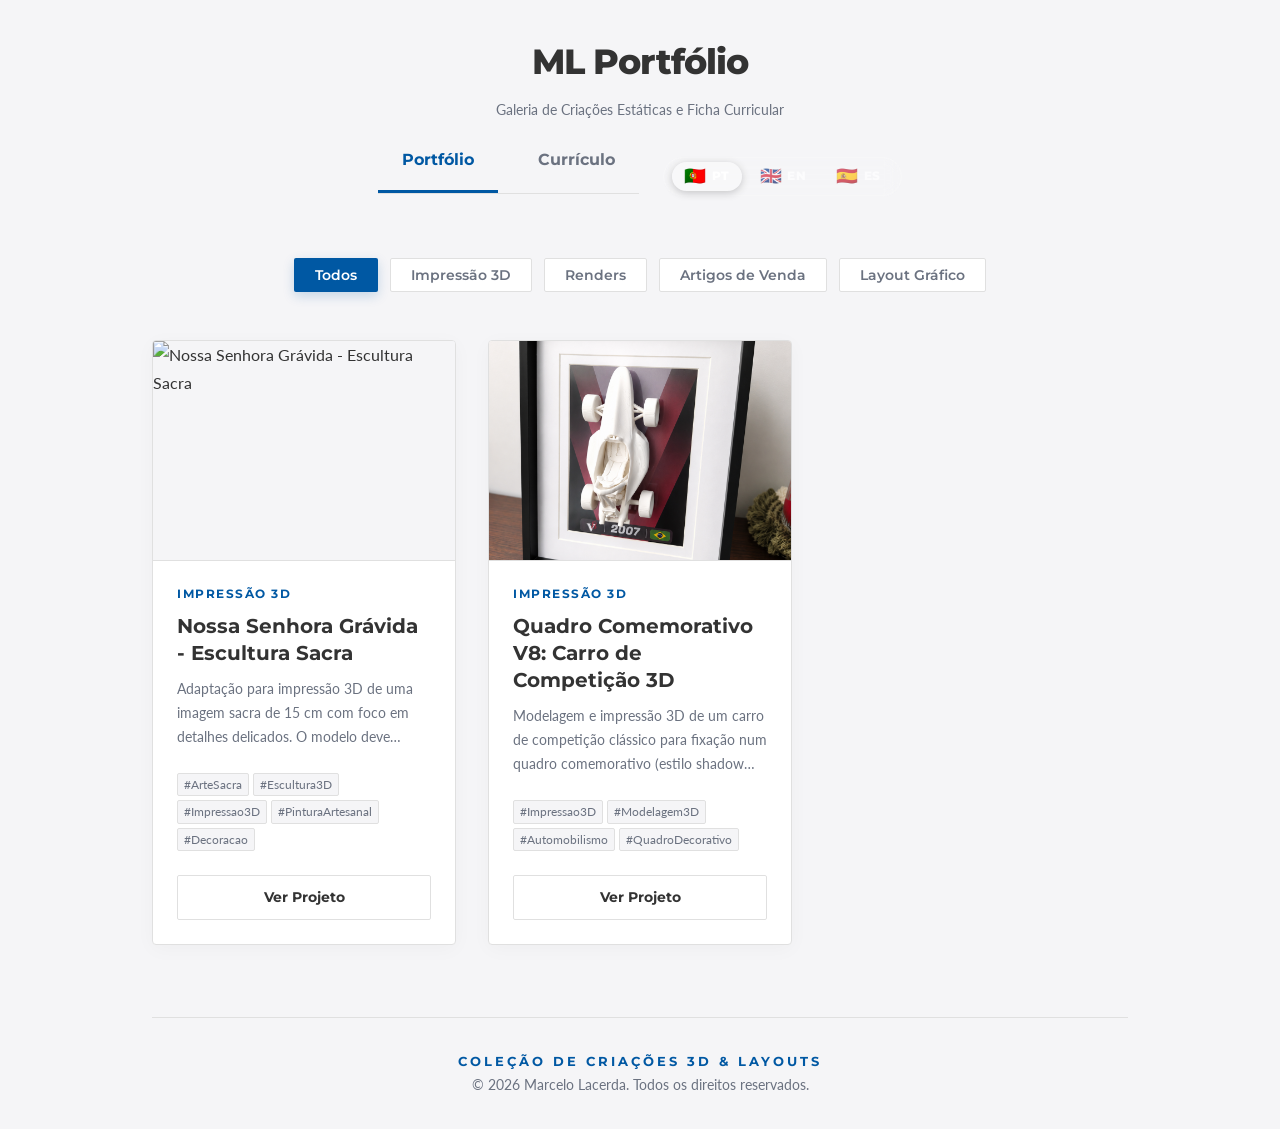
==== commit e439f845: "Update ML portfolio database / curriculum: ML-3DP-26002" ====
--- a/index.html
+++ b/index.html
@@ -83,6 +83,20 @@
         <div class="portfolio-card" data-category="Impressão 3D">
             <div class="card-image-container">
                 
+                <img src="https://images.unsplash.com/photo-1618005182384-a83a8bd57fbe?w=500" alt="Nossa Senhora Grávida - Escultura Sacra" loading="lazy">
+            </div>
+            <div class="card-content">
+                <span class="card-category">Impressão 3D</span>
+                <h3 class="card-title">Nossa Senhora Grávida - Escultura Sacra</h3>
+                <p class="card-description">Adaptação para impressão 3D de uma imagem sacra de 15 cm com foco em detalhes delicados. O modelo deve permitir um acaba...</p>
+                <div class="card-tags"><span class="tag">#ArteSacra</span><span class="tag">#Escultura3D</span><span class="tag">#Impressao3D</span><span class="tag">#PinturaArtesanal</span><span class="tag">#Decoracao</span></div>
+                <a href="projetos/ML-3DP-26002/index.html" class="card-button">Ver Projeto</a>
+            </div>
+        </div>
+        
+        <div class="portfolio-card" data-category="Impressão 3D">
+            <div class="card-image-container">
+                
                 <img src="projetos/ML-3DP-26001/img/ML-3DP-26001_040.png" alt="Quadro Comemorativo V8: Carro de Competição 3D" loading="lazy">
             </div>
             <div class="card-content">
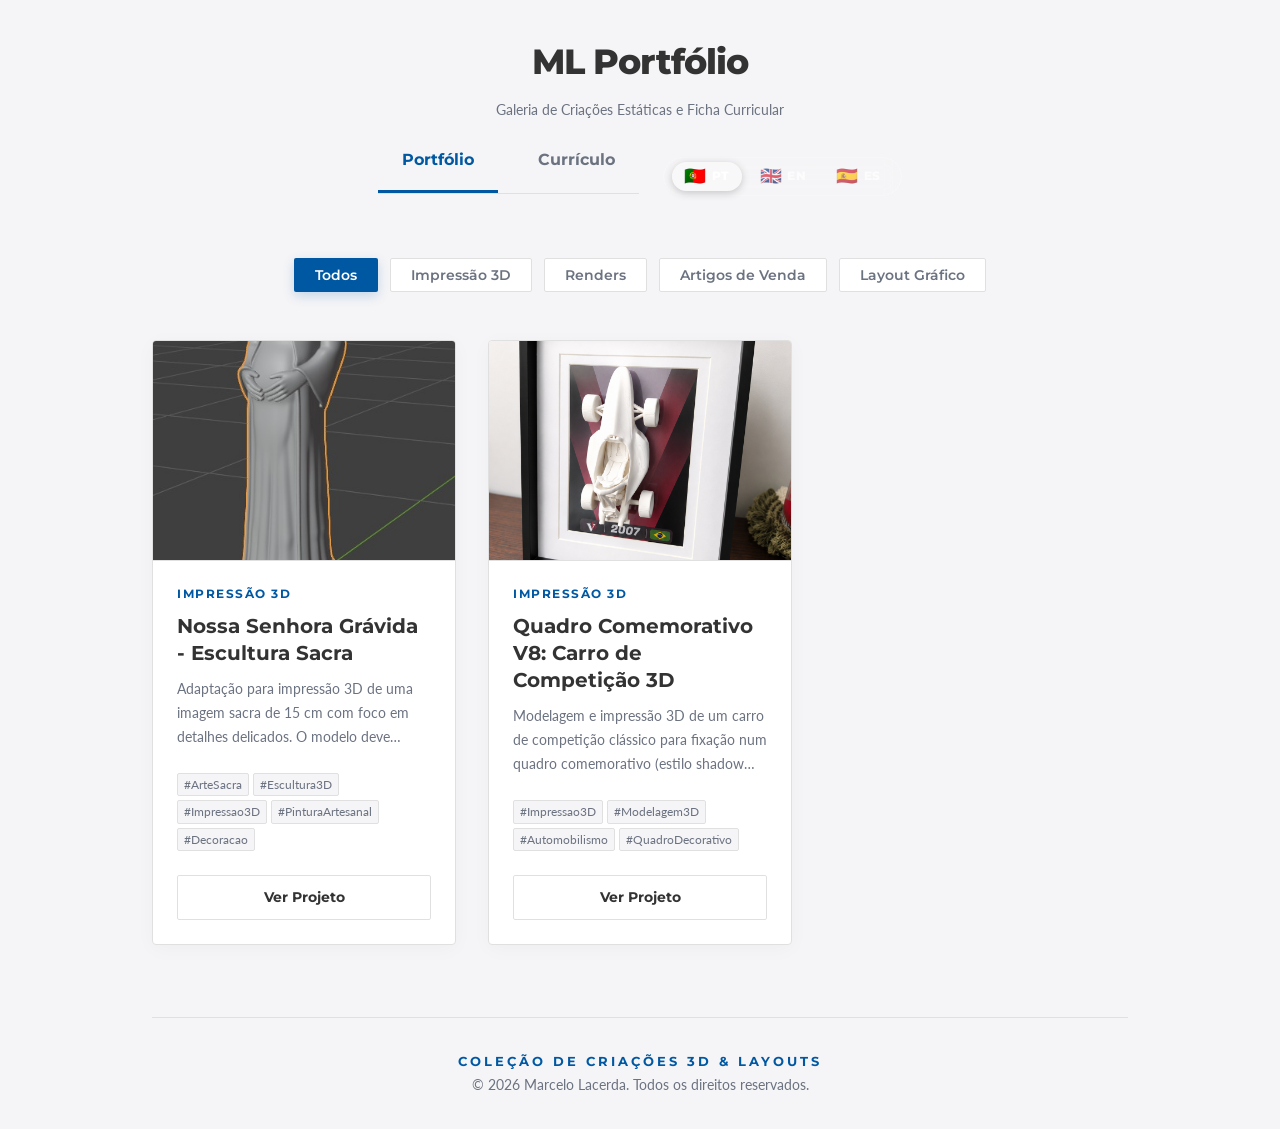
==== commit 441d3413: "Update ML portfolio database / curriculum: ML-3DP-26002" ====
--- a/index.html
+++ b/index.html
@@ -83,7 +83,7 @@
         <div class="portfolio-card" data-category="Impressão 3D">
             <div class="card-image-container">
                 
-                <img src="https://images.unsplash.com/photo-1618005182384-a83a8bd57fbe?w=500" alt="Nossa Senhora Grávida - Escultura Sacra" loading="lazy">
+                <img src="projetos/ML-3DP-26002/img/ML-3DP-26002_001.jpg" alt="Nossa Senhora Grávida - Escultura Sacra" loading="lazy">
             </div>
             <div class="card-content">
                 <span class="card-category">Impressão 3D</span>
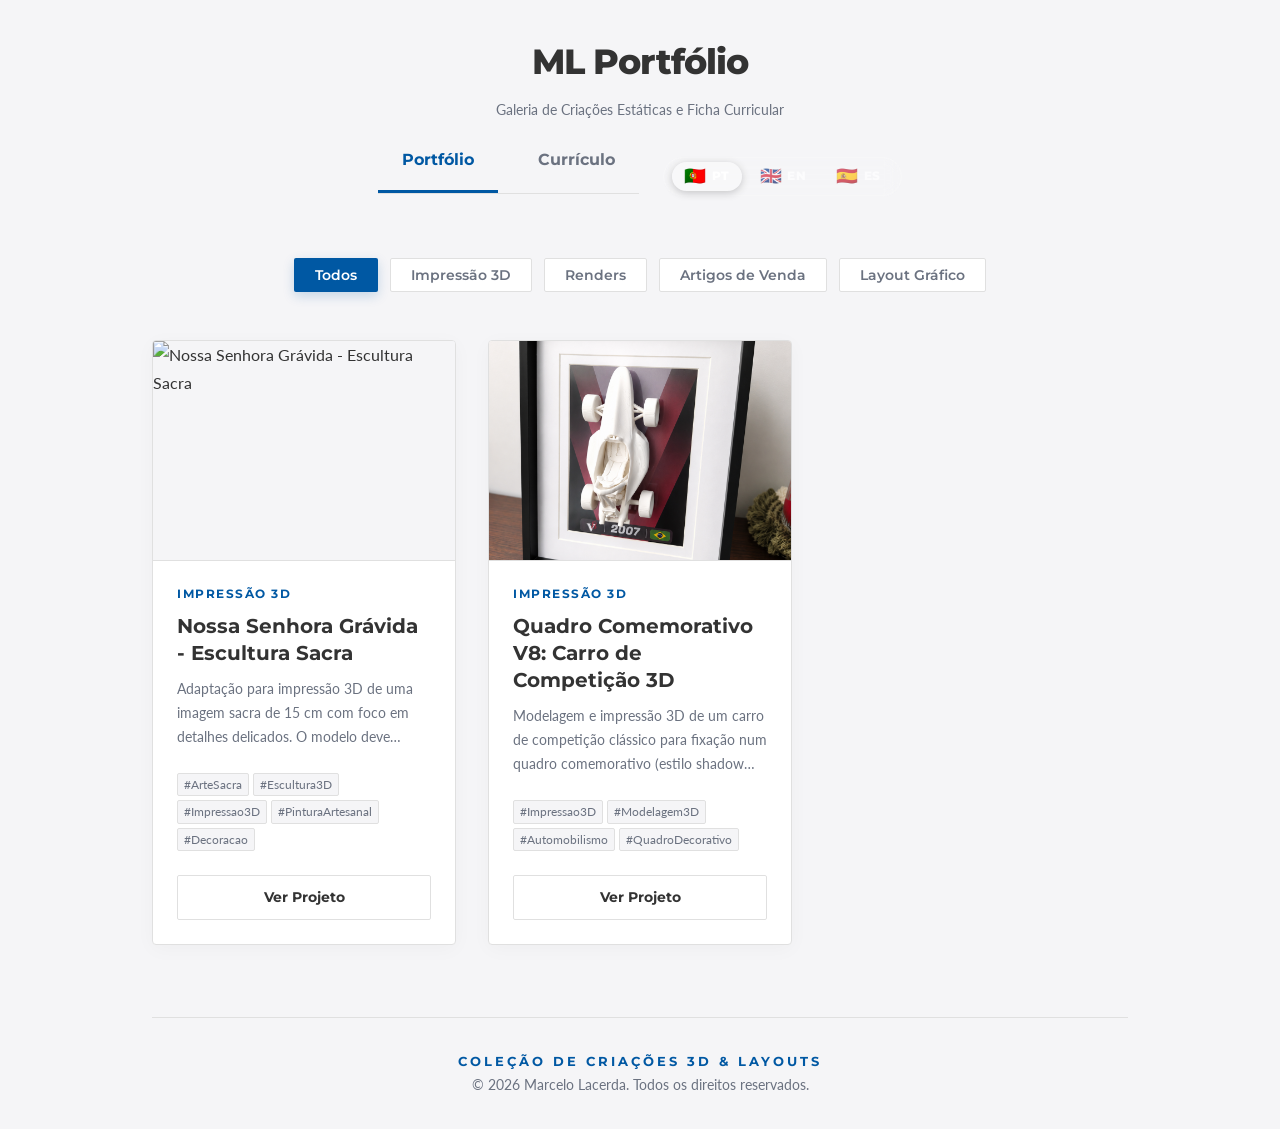
==== commit 356bf005: "Update ML portfolio database / curriculum: ML-3DP-26002" ====
--- a/index.html
+++ b/index.html
@@ -83,7 +83,7 @@
         <div class="portfolio-card" data-category="Impressão 3D">
             <div class="card-image-container">
                 
-                <img src="projetos/ML-3DP-26002/img/ML-3DP-26002_001.jpg" alt="Nossa Senhora Grávida - Escultura Sacra" loading="lazy">
+                <img src="projetos/ML-3DP-26002/img/ML-3DP-26002_006.jpg" alt="Nossa Senhora Grávida - Escultura Sacra" loading="lazy">
             </div>
             <div class="card-content">
                 <span class="card-category">Impressão 3D</span>
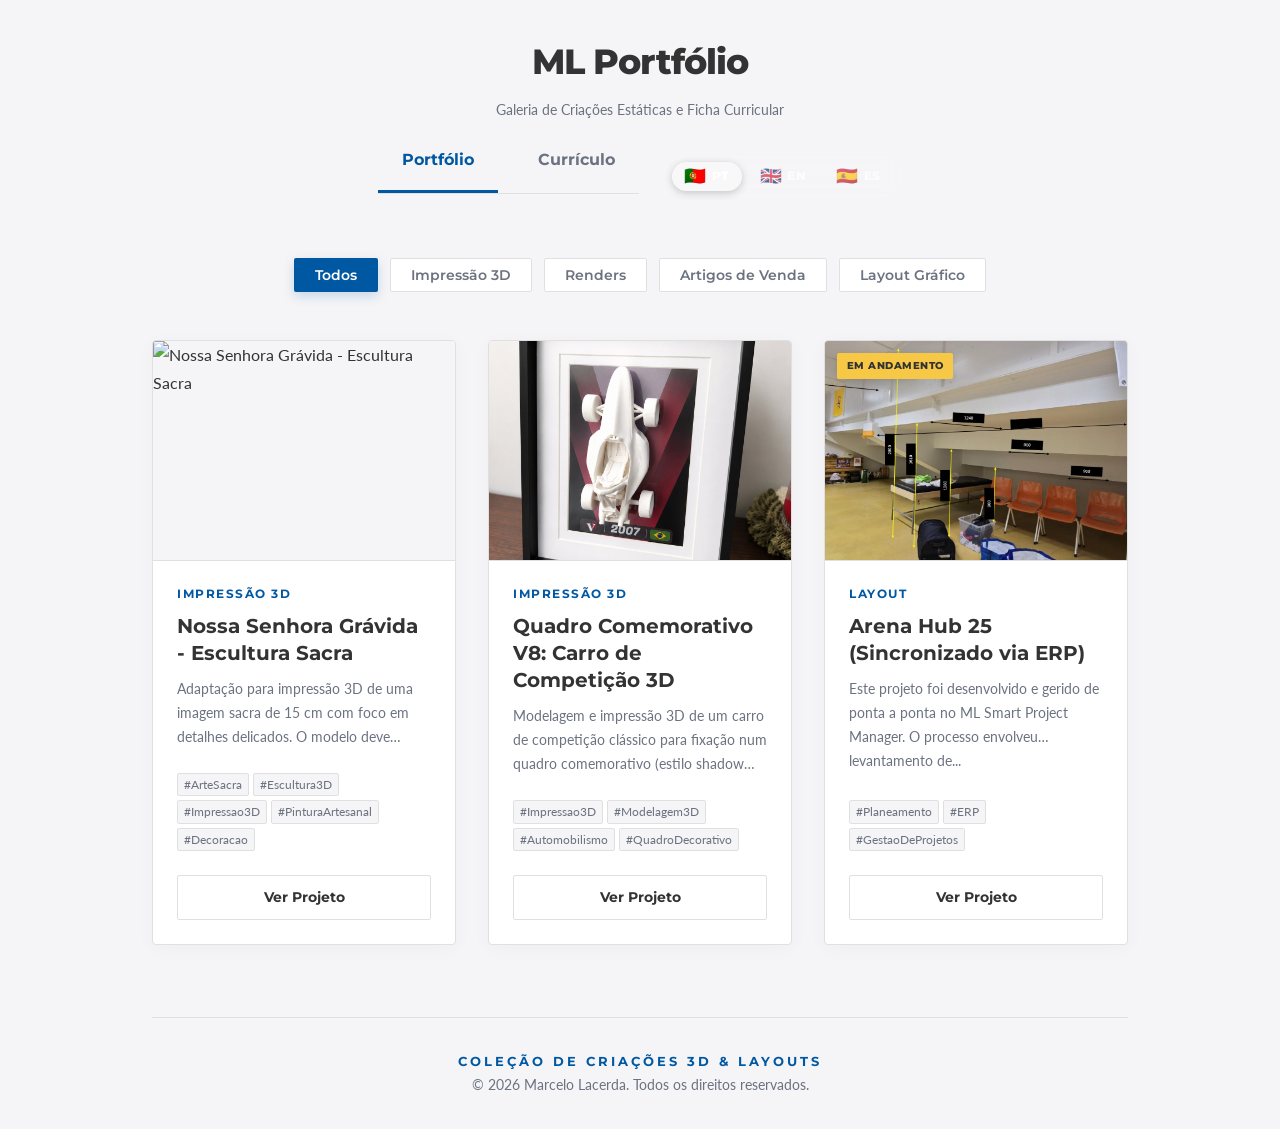
==== commit 8aeb04b9: "feat(portfolio): auto-sync project 200120262152 from ERP" ====
--- a/index.html
+++ b/index.html
@@ -108,6 +108,20 @@
             </div>
         </div>
         
+        <div class="portfolio-card" data-category="Layout">
+            <div class="card-image-container">
+                <span class="card-badge">Em Andamento</span>
+                <img src="projetos/200120262152/img/G_20260124_211524_1000087293.jpg" alt="Arena Hub 25 (Sincronizado via ERP)" loading="lazy">
+            </div>
+            <div class="card-content">
+                <span class="card-category">Layout</span>
+                <h3 class="card-title">Arena Hub 25 (Sincronizado via ERP)</h3>
+                <p class="card-description">Este projeto foi desenvolvido e gerido de ponta a ponta no ML Smart Project Manager. O processo envolveu levantamento de...</p>
+                <div class="card-tags"><span class="tag">#Planeamento</span><span class="tag">#ERP</span><span class="tag">#GestaoDeProjetos</span></div>
+                <a href="projetos/200120262152/index.html" class="card-button">Ver Projeto</a>
+            </div>
+        </div>
+        
 <!-- PORTFOLIO_GRID_END -->
                 </div>
             </main>
@@ -250,6 +264,18 @@
                         </div>
                         <div class="skill-radial-desc">Consultoria, parametrização e formação de utilizadores</div>
                     </div>
+                </div>
+                <div class="skill-radial-item">
+                    <div class="skill-radial-details">
+                        <div class="skill-bar-header">
+                            <span class="skill-radial-name">Integração de IA (Gemini API)</span>
+                            <span class="skill-radial-level">4.5/5</span>
+                        </div>
+                        <div class="skill-progress-wrapper">
+                            <div class="skill-progress-fill" style="width: 90%;"></div>
+                        </div>
+                        <div class="skill-radial-desc">Uso de LLMs e IA Vision (Gemini 2.0 Flash) para automatização de processos e auditorias</div>
+                    </div>
                 </div>  </div>
 </div>
 <div class="cv-skills-category-group">
@@ -532,7 +558,7 @@
                                         <span class="timeline-sep">|</span>
                                         <span class="timeline-company-name">ML</span>
                                     </div>
-                                    <div class="timeline-description-text">Projetos de Software e Sistemas Web (Python & Flask)<br><br>Sistema de Gestão de Fluxo de Caixa (Adega BomBar - São Paulo, Brasil): Desenvolvimento de uma aplicação web sob medida para controle financeiro, faturamento e fluxo de caixa de comércio de retalho. Projeto concebido e executado de forma 100% remota, utilizando metodologias de levantamento de requisitos, arquitetura de dados leve e foco em usabilidade e eficiência para o utilizador final.<br><br>Sistema Online de Gestão de Projetos Internos: Criação de uma plataforma web integrada de gestão, idealizada para o controle absoluto de fluxos de trabalho, gestão do progresso de tarefas e automação de agendamento e postagens de conteúdos de forma integrada.<br><br>Projetos de Design 3D & Maker<br><br>Desenvolvimento de maquetes eletrónicas, renders fotorrealistas e plantas técnicas dinâmicas utilizando SketchUp, LayOut e motor de render V-Ray para portfólio próprio e clientes finais.<br><br>Criação de animações dinâmicas de produtos e simulações tridimensionais no Blender (focado em técnicas avançadas de renderização Cycles).<br><br>Gestão de microempresa de manufatura aditiva (Impressão 3D), cobrindo modelagem 3D, parametrização avançada de fatiamento (Cura/PrusaSlicer), produção física de peças personalizadas de alta resistência e controle de qualidade para geração de rendimento extra.</div>
+                                    <div class="timeline-description-text">Projetos de Software e Sistemas Web (Python & Flask)<br><br>ERP ML Smart Project Manager (Gestão de Obras & Escritório): Desenvolvimento de uma aplicação ERP web modular para gestão integrada de escritórios de arquitetura e obras. Inclui controlo de tarefas com EAP, registo de horas (Timesheet) e planeamento financeiro (Burn Rate). Destaque para a integração inovadora com a API do Google Gemini 2.0 Flash (IA Vision) para auditorias automáticas de fichas de qualidade física (FVS), integração com Google Drive/Maps e geração automática de relatórios em PDF com QR Codes ativos.<br><br>CMS ML Gestor de Projetos (Portfólio & Currículo): Plataforma integrada de gestão de conteúdos (CMS) local para controlo e compilação de páginas HTML estáticas e envio automatizado de alterações para o GitHub Pages.<br><br>Sistema de Gestão de Fluxo de Caixa (Adega BomBar - São Paulo, Brasil): Desenvolvimento de uma aplicação web sob medida para controle financeiro, faturamento e fluxo de caixa de comércio de retalho. Projeto concebido e executado de forma 100% remota, utilizando metodologias de levantamento de requisitos, arquitetura de dados leve e foco em usabilidade e eficiência para o utilizador final.<br><br>Projetos de Design 3D & Maker<br><br>Desenvolvimento de maquetes eletrónicas, renders fotorrealistas e plantas técnicas dinâmicas utilizando SketchUp, LayOut e motor de render V-Ray para portfólio próprio e clientes finais.<br><br>Criação de animações dinâmicas de produtos e simulações tridimensionais no Blender (focado em técnicas avançadas de renderização Cycles).<br><br>Gestão de microempresa de manufatura aditiva (Impressão 3D), cobrindo modelagem 3D, parametrização avançada de fatiamento (Cura/PrusaSlicer), produção física de peças personalizadas de alta resistência e controle de qualidade para geração de rendimento extra.</div>
                                 </div>
                             </div>
                             <div class="timeline-row-item">
--- a/portfolio_style.css
+++ b/portfolio_style.css
@@ -607,8 +607,8 @@
 .about-image-frame img {
     border-radius: 2px;
     width: 100%;
-    height: 100%;
-    object-fit: cover;
+    height: auto;
+    display: block;
 }
 
 .milestone-card {
@@ -920,7 +920,7 @@
 
 /* Sidebar Column */
 .cv-split-sidebar {
-    background-color: var(--card-bg);
+    background-color: var(--charcoal);
     display: flex;
     flex-direction: column;
 }
@@ -1306,6 +1306,10 @@
     .cv-split-main {
         padding: 3rem;
     }
+
+    .cv-skills-category-grid {
+        grid-template-columns: repeat(2, 1fr);
+    }
 }
 
 @media (min-width: 1024px) {
@@ -1314,7 +1318,21 @@
     }
     
     .cv-skills-category-grid {
-        grid-template-columns: repeat(2, 1fr);
+        grid-template-columns: repeat(3, 1fr);
+        gap: 0.75rem;
+    }
+    
+    .skill-radial-item {
+        padding: 0.6rem 0.8rem;
+    }
+    
+    .skill-radial-name {
+        font-size: 0.78rem;
+    }
+    
+    .skill-radial-desc {
+        font-size: 0.68rem;
+        line-height: 1.25;
     }
 }
 
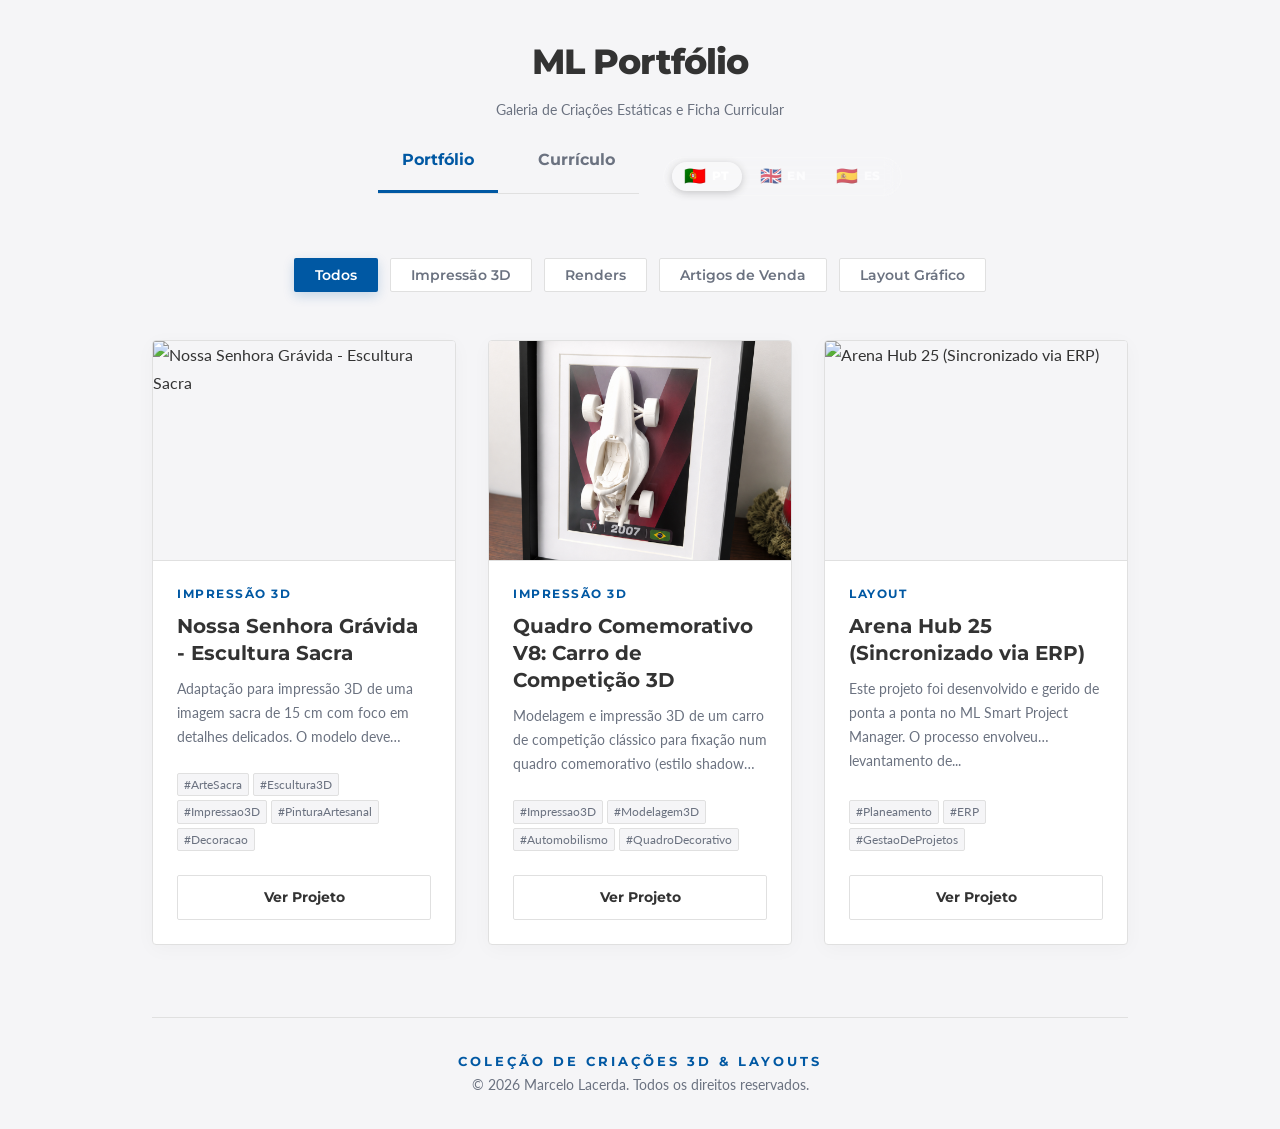
==== commit df9f9caa: "Update ML portfolio database / curriculum: 200120262152" ====
--- a/index.html
+++ b/index.html
@@ -110,8 +110,8 @@
         
         <div class="portfolio-card" data-category="Layout">
             <div class="card-image-container">
-                <span class="card-badge">Em Andamento</span>
-                <img src="projetos/200120262152/img/G_20260124_211524_1000087293.jpg" alt="Arena Hub 25 (Sincronizado via ERP)" loading="lazy">
+                
+                <img src="projetos/200120262152/img/200120262152_003.png" alt="Arena Hub 25 (Sincronizado via ERP)" loading="lazy">
             </div>
             <div class="card-content">
                 <span class="card-category">Layout</span>
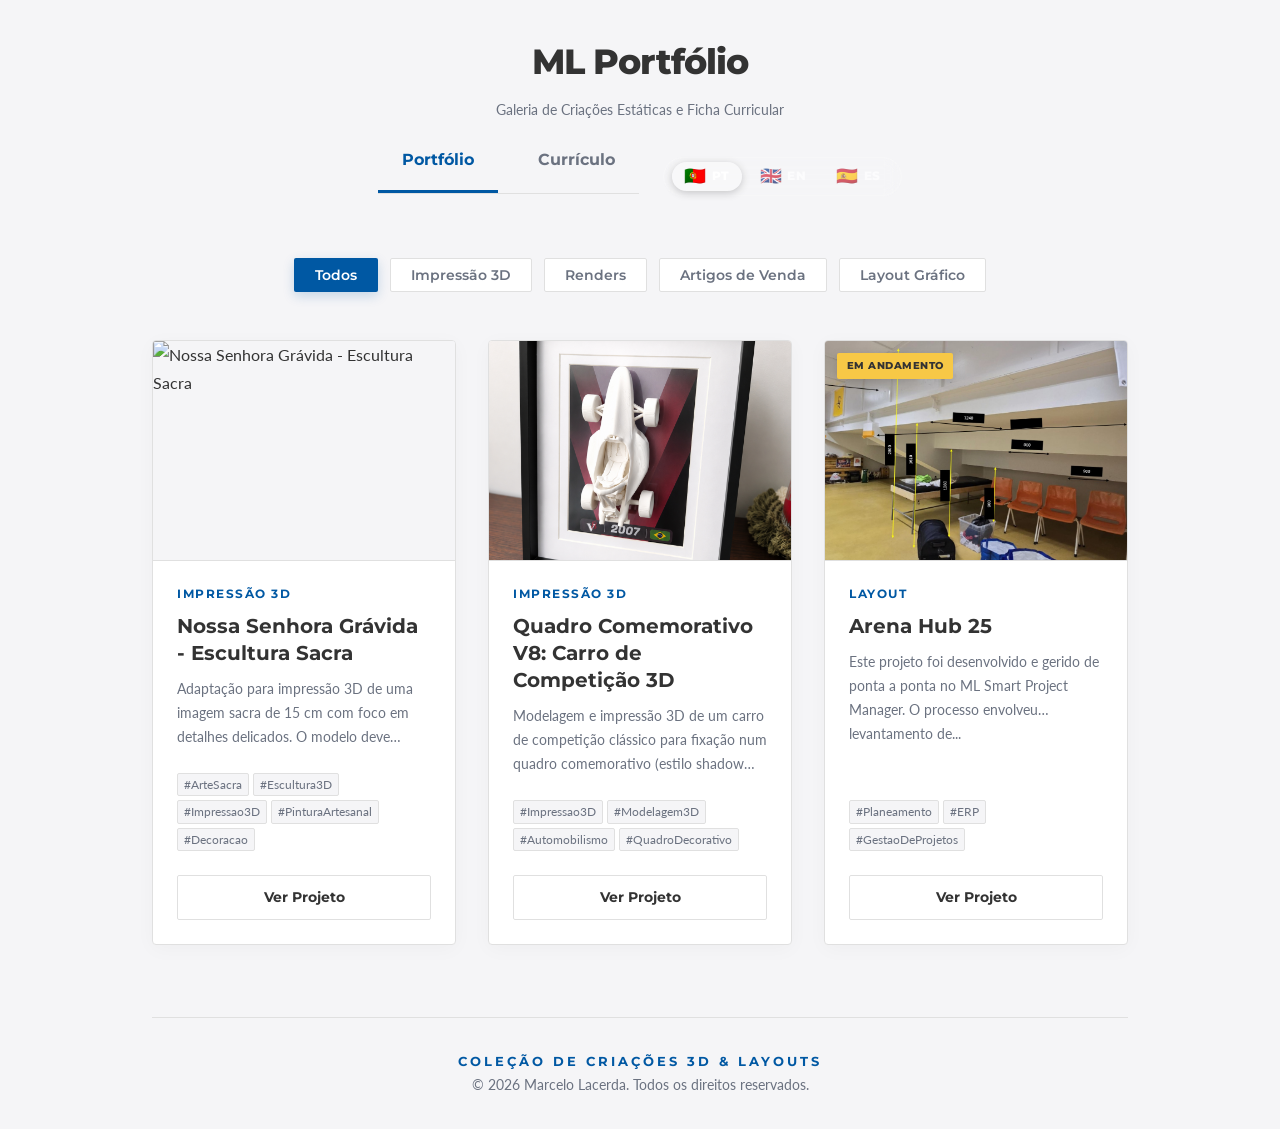
==== commit d5e9adb4: "feat(portfolio): auto-sync project 200120262152 from ERP" ====
--- a/index.html
+++ b/index.html
@@ -110,12 +110,12 @@
         
         <div class="portfolio-card" data-category="Layout">
             <div class="card-image-container">
-                
-                <img src="projetos/200120262152/img/200120262152_003.png" alt="Arena Hub 25 (Sincronizado via ERP)" loading="lazy">
+                <span class="card-badge">Em Andamento</span>
+                <img src="projetos/200120262152/img/G_20260124_211524_1000087293.jpg" alt="Arena Hub 25" loading="lazy">
             </div>
             <div class="card-content">
                 <span class="card-category">Layout</span>
-                <h3 class="card-title">Arena Hub 25 (Sincronizado via ERP)</h3>
+                <h3 class="card-title">Arena Hub 25</h3>
                 <p class="card-description">Este projeto foi desenvolvido e gerido de ponta a ponta no ML Smart Project Manager. O processo envolveu levantamento de...</p>
                 <div class="card-tags"><span class="tag">#Planeamento</span><span class="tag">#ERP</span><span class="tag">#GestaoDeProjetos</span></div>
                 <a href="projetos/200120262152/index.html" class="card-button">Ver Projeto</a>
